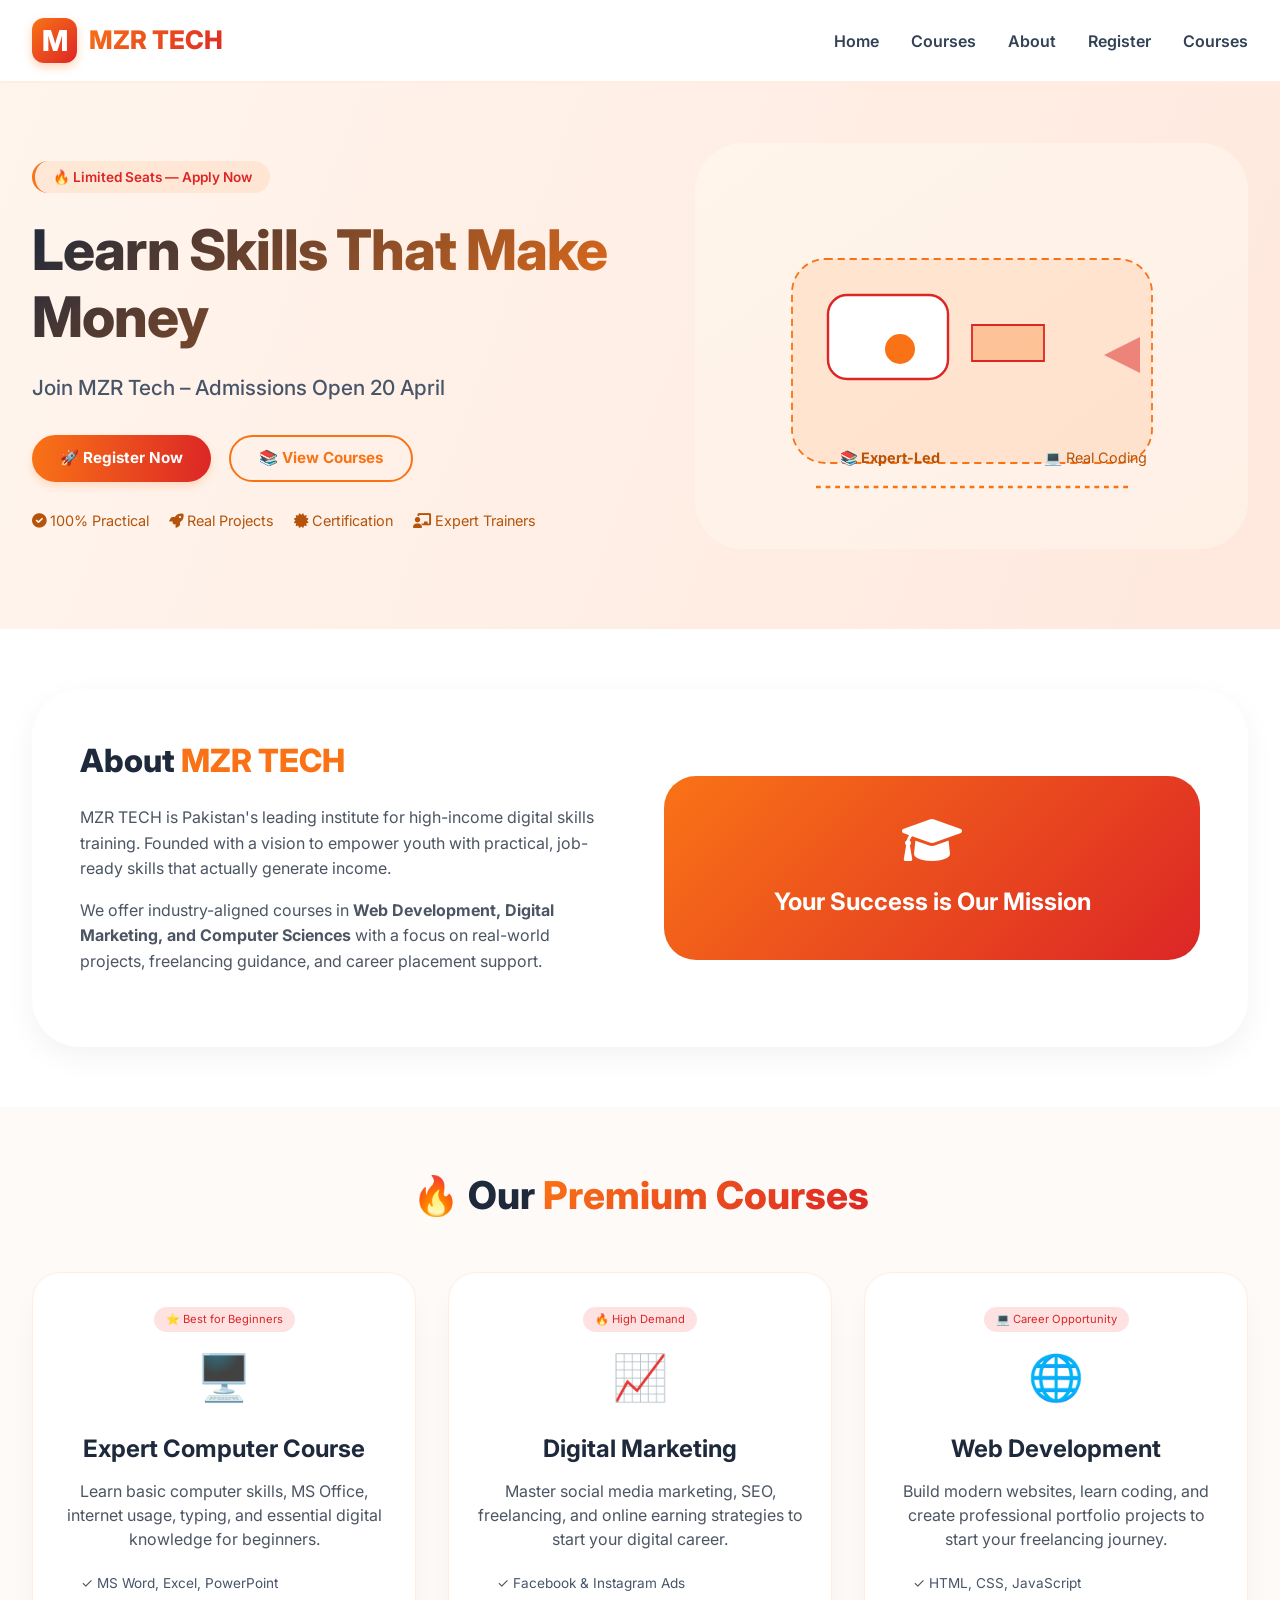
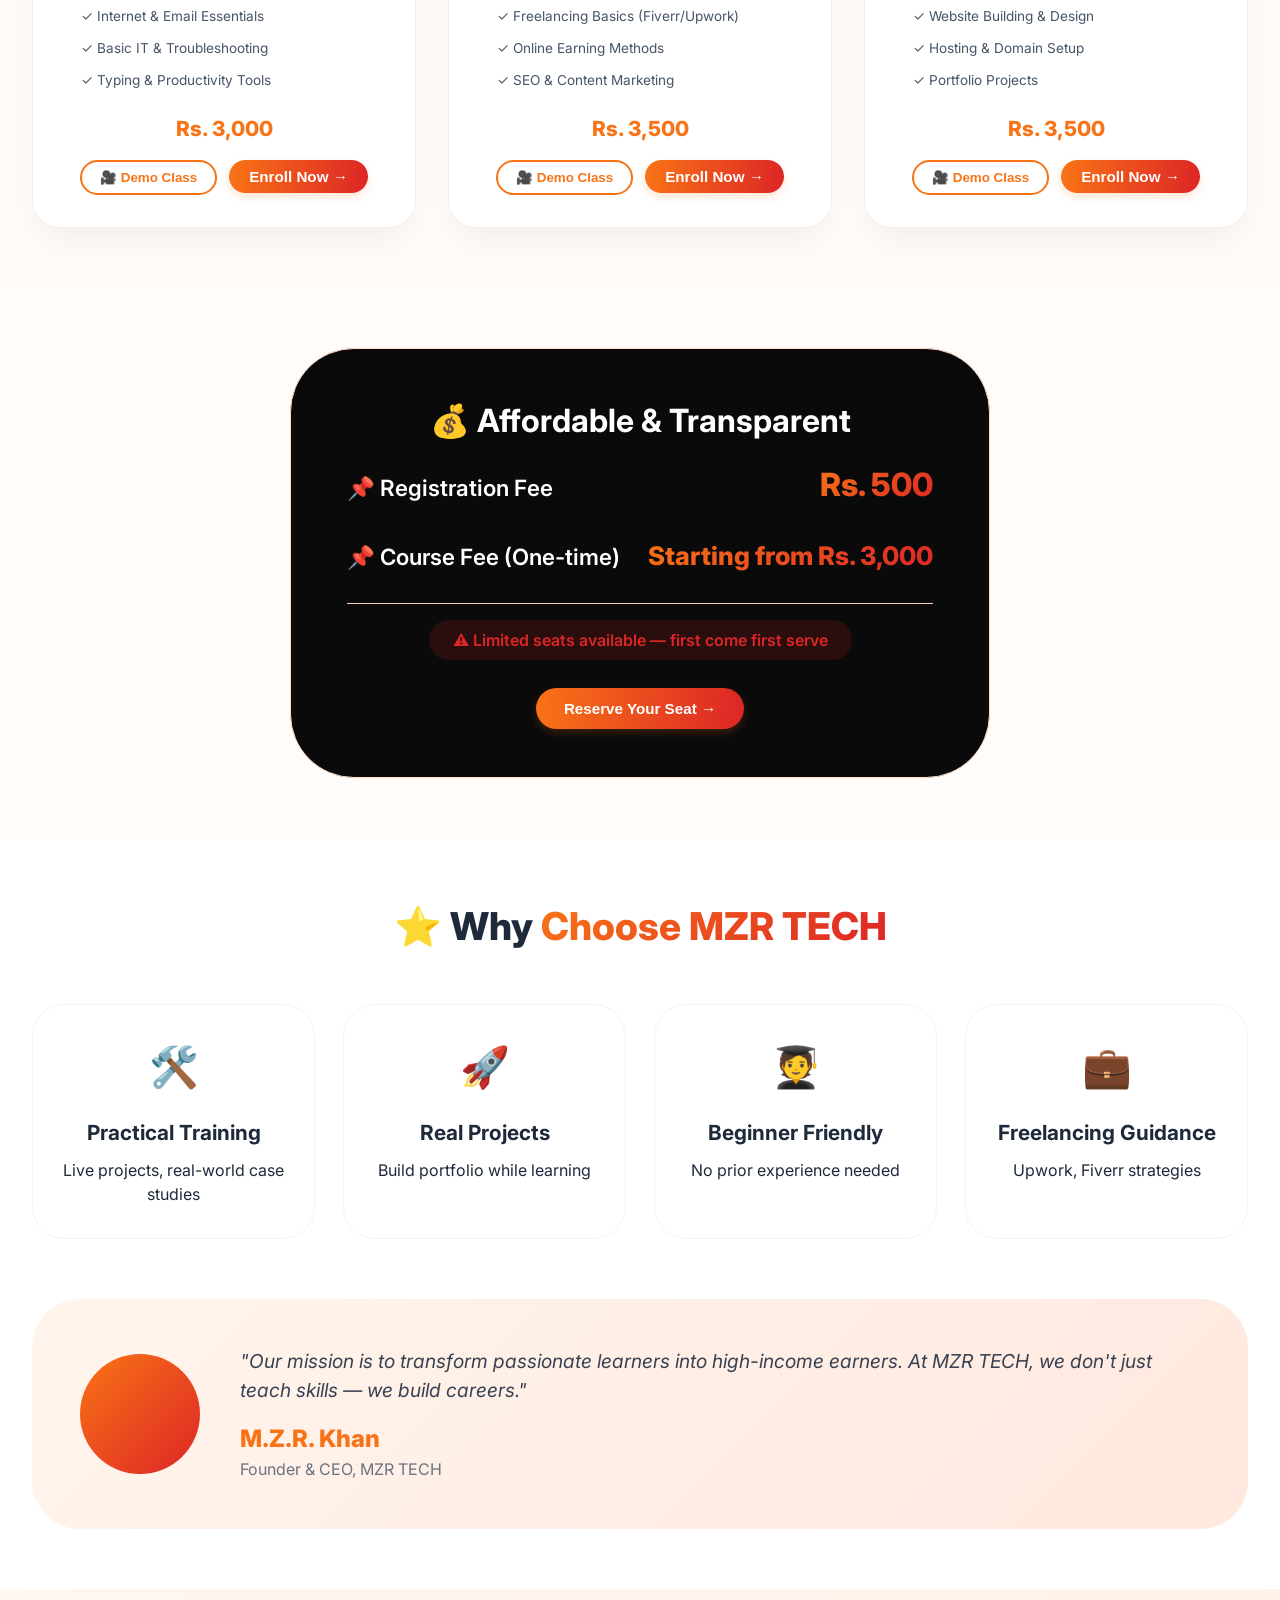
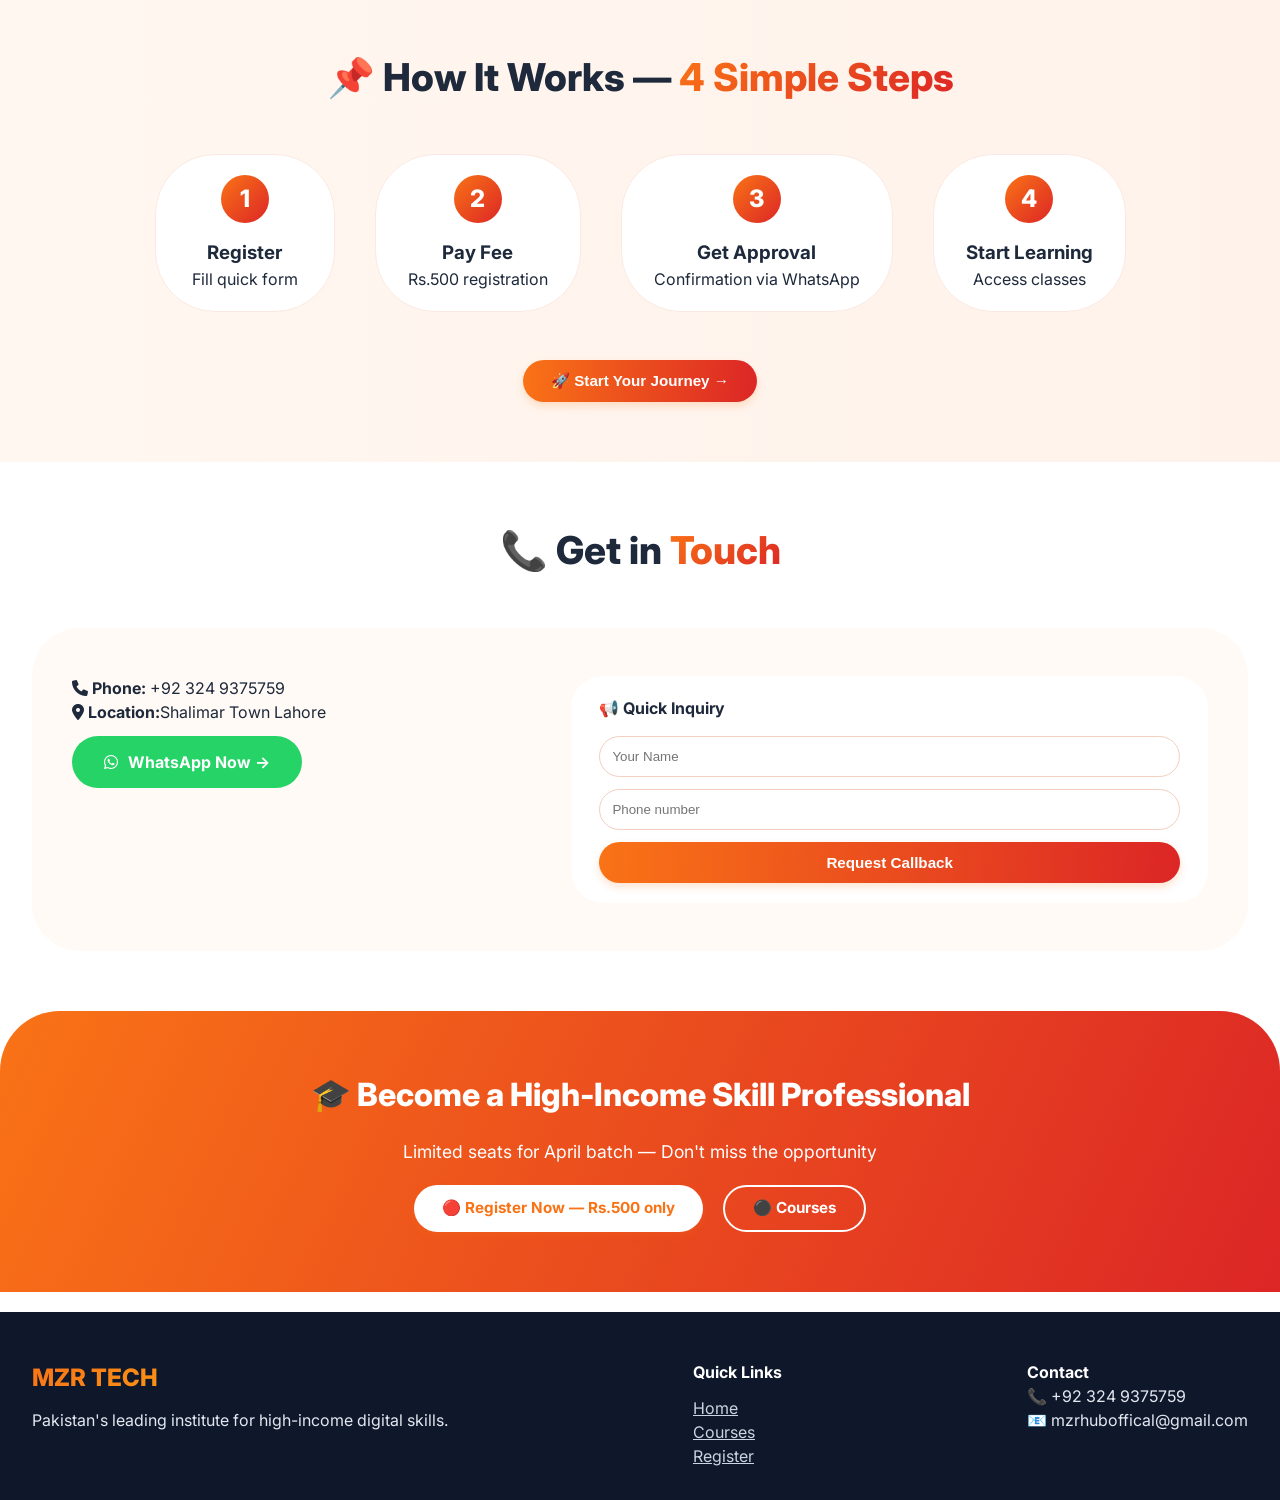
==== index.html @ 92eae822 "Add files via upload" ====
<!DOCTYPE html>
<html lang="en">
<head>
  <meta charset="UTF-8">
  <meta name="viewport" content="width=device-width, initial-scale=1.0, viewport-fit=cover">
  
  <!-- SEO Meta Tags -->
  <title>MZR Tech – Best Computer Courses in Pakistan | Digital Marketing & Web Development</title>
  <meta name="title" content="MZR Tech – Best Computer Courses in Pakistan | Digital Marketing & Web Development">
  <meta name="description" content="Join MZR Tech and learn high-income skills like Digital Marketing, Web Development, and Expert Computer Courses. Online & Physical classes available in Pakistan. Limited seats – Register now!">
  <meta name="keywords" content="computer courses in pakistan, online computer courses pakistan, digital marketing course pakistan, web development course pakistan, best IT courses in pakistan, learn freelancing pakistan, online earning courses pakistan, short courses pakistan, computer academy near me, digital skills training pakistan, web development training pakistan, online classes pakistan students, freelancing courses pakistan, high income skills pakistan, mzr tech courses">
  <meta name="author" content="MZR Tech">
  <meta name="robots" content="index, follow">
  <meta name="language" content="English">
  <meta name="revisit-after" content="7 days">
  
  <!-- Open Graph / Social Media Meta Tags -->
  <meta property="og:title" content="MZR Tech – Best Computer Courses in Pakistan">
  <meta property="og:description" content="Learn high-income skills like Digital Marketing, Web Development & Computer Courses. Online & Physical classes available.">
  <meta property="og:type" content="website">
  <meta property="og:url" content="https://mzrtech.com">
  <meta property="og:image" content="https://mzrtech.com/og-image.jpg">
  
  <!-- Canonical URL -->
  <link rel="canonical" href="https://mzrtech.com">
  
  <!-- Favicon -->
  <link rel="icon" type="image/x-icon" href="data:image/svg+xml,<svg xmlns='http://www.w3.org/2000/svg' viewBox='0 0 100 100'><text y='.9em' font-size='90'>🚀</text></svg>">
  
  <!-- Google Fonts -->
  <link href="https://fonts.googleapis.com/css2?family=Inter:opsz,wght@14..32,300;14..32,400;14..32,500;14..32,600;14..32,700;14..32,800&display=swap" rel="stylesheet">
  
  <!-- Font Awesome for Icons -->
  <link rel="stylesheet" href="https://cdnjs.cloudflare.com/ajax/libs/font-awesome/6.0.0/css/all.min.css">
  
  <style>
    * {
      margin: 0;
      padding: 0;
      box-sizing: border-box;
    }

    body {
      font-family: 'Inter', sans-serif;
      background: #ffffff;
      color: #1e293b;
      line-height: 1.5;
      scroll-behavior: smooth;
    }

    :root {
      --orange: #f97316;
      --red: #dc2626;
      --orange-light: #fff4ed;
      --shadow-sm: 0 4px 6px -2px rgba(0,0,0,0.05);
      --shadow-md: 0 10px 25px -5px rgba(0,0,0,0.08);
      --shadow-lg: 0 20px 35px -12px rgba(0,0,0,0.12);
    }

    .container {
      max-width: 1280px;
      margin: 0 auto;
      padding: 0 32px;
    }

    /* Header */
    .header {
      background: white;
      border-bottom: 2px solid #ffede3;
      position: sticky;
      top: 0;
      z-index: 100;
      backdrop-filter: blur(8px);
      background: rgba(255,255,255,0.96);
    }
    .navbar {
      display: flex;
      justify-content: space-between;
      align-items: center;
      padding: 18px 0;
      flex-wrap: wrap;
      gap: 16px;
    }
    .logo-container {
      display: flex;
      align-items: center;
      gap: 12px;
      text-decoration: none;
    }
    .logo-img {
      width: 45px;
      height: 45px;
      background: linear-gradient(135deg, #f97316, #dc2626);
      border-radius: 12px;
      display: flex;
      align-items: center;
      justify-content: center;
      font-size: 1.8rem;
      font-weight: 800;
      color: white;
      box-shadow: 0 4px 10px rgba(249,115,22,0.3);
    }
    .logo-text {
      font-size: 1.6rem;
      font-weight: 800;
      background: linear-gradient(135deg, #f97316, #dc2626);
      background-clip: text;
      -webkit-background-clip: text;
      color: transparent;
    }
    .nav-links {
      display: flex;
      gap: 32px;
      align-items: center;
      flex-wrap: wrap;
    }
    .nav-links a {
      text-decoration: none;
      font-weight: 600;
      color: #334155;
      transition: 0.2s;
    }
    .nav-links a:hover {
      color: #f97316;
    }

    /* Hero Section */
    .hero {
      display: flex;
      align-items: center;
      justify-content: space-between;
      gap: 48px;
      padding: 60px 0 80px 0;
      flex-wrap: wrap;
    }
    .hero-content {
      flex: 1.2;
    }
    .hero-badge {
      background: rgba(249, 115, 22, 0.1);
      display: inline-block;
      padding: 6px 18px;
      border-radius: 50px;
      font-weight: 600;
      font-size: 0.85rem;
      color: #dc2626;
      margin-bottom: 24px;
      border-left: 3px solid #f97316;
    }
    .hero h1 {
      font-size: 3.5rem;
      font-weight: 800;
      line-height: 1.2;
      letter-spacing: -0.02em;
      background: linear-gradient(135deg, #1e293b, #f97316);
      background-clip: text;
      -webkit-background-clip: text;
      color: transparent;
      margin-bottom: 20px;
    }
    .hero-sub {
      font-size: 1.3rem;
      color: #475569;
      margin-bottom: 32px;
      font-weight: 500;
    }
    .hero-buttons {
      display: flex;
      gap: 18px;
      flex-wrap: wrap;
    }
    .hero-image {
      flex: 1;
      background: linear-gradient(145deg, #fff5eb, #fff0e6);
      border-radius: 48px;
      padding: 20px;
      text-align: center;
    }
    .hero-image svg {
      width: 100%;
      max-width: 480px;
      height: auto;
    }

    /* Buttons */
    .btn-primary {
      background: linear-gradient(95deg, #f97316, #dc2626);
      border: none;
      padding: 12px 28px;
      border-radius: 40px;
      font-weight: 700;
      font-size: 0.95rem;
      color: white;
      cursor: pointer;
      transition: transform 0.2s ease, box-shadow 0.2s;
      box-shadow: 0 4px 8px rgba(249, 115, 22, 0.2);
      display: inline-block;
      text-align: center;
      text-decoration: none;
    }
    .btn-primary:hover {
      transform: translateY(-2px);
      box-shadow: 0 12px 20px -8px rgba(220, 38, 38, 0.4);
    }
    .btn-outline {
      background: transparent;
      border: 2px solid #f97316;
      padding: 10px 28px;
      border-radius: 40px;
      font-weight: 700;
      font-size: 0.95rem;
      color: #f97316;
      cursor: pointer;
      transition: all 0.2s;
      text-decoration: none;
      display: inline-block;
    }
    .btn-outline:hover {
      background: #f97316;
      color: white;
      border-color: #f97316;
    }

    /* Section Titles */
    .section-title {
      font-size: 2.4rem;
      font-weight: 800;
      margin-bottom: 48px;
      text-align: center;
    }
    .section-title span {
      background: linear-gradient(135deg, #f97316, #dc2626);
      background-clip: text;
      -webkit-background-clip: text;
      color: transparent;
    }

    /* Course Cards */
    .cards-grid {
      display: flex;
      gap: 32px;
      justify-content: center;
      flex-wrap: wrap;
    }
    .course-card {
      background: white;
      border-radius: 28px;
      padding: 32px 28px;
      flex: 1;
      min-width: 280px;
      box-shadow: 0 15px 35px -12px rgba(0, 0, 0, 0.07);
      transition: all 0.3s;
      border: 1px solid #ffede3;
      text-align: center;
      scroll-margin-top: 100px;
    }
    .course-card:hover {
      transform: translateY(-8px);
      border-color: #f97316;
      box-shadow: 0 25px 35px -16px rgba(249, 115, 22, 0.2);
    }
    .course-icon {
      font-size: 2.8rem;
      margin-bottom: 20px;
    }
    .course-card h3 {
      font-size: 1.5rem;
      font-weight: 700;
      margin-bottom: 12px;
    }
    .course-card p {
      color: #4b5563;
      margin-bottom: 16px;
    }
    .price-tag {
      font-size: 1.3rem;
      font-weight: 800;
      margin: 12px 0;
    }

    /* Curriculum Lists */
    .curriculum-list {
      text-align: left;
      margin: 16px 0;
      padding-left: 20px;
    }
    .curriculum-list li {
      padding: 6px 0;
      color: #475569;
      font-size: 0.85rem;
      list-style: none;
    }
    .course-badge {
      display: inline-block;
      background: #fee2e2;
      color: #dc2626;
      font-size: 0.7rem;
      padding: 4px 12px;
      border-radius: 60px;
      margin-bottom: 12px;
    }
    .demo-btn {
      background: transparent;
      border: 2px solid #f97316;
      color: #f97316;
      padding: 8px 18px;
      border-radius: 30px;
      font-weight: 600;
      cursor: pointer;
      transition: 0.2s;
      margin-right: 8px;
    }
    .demo-btn:hover {
      background: #f97316;
      color: white;
    }

    /* Fee Section */
    .fee-card {
      max-width: 700px;
      margin: 0 auto;
      background: #0A0A0A;
      border-radius: 64px;
      padding: 48px 56px;
      text-align: center;
      border: 1px solid #ffd9c4;
    }
    .fee-row {
      display: flex;
      justify-content: space-between;
      align-items: baseline;
      flex-wrap: wrap;
      gap: 20px;
      margin-bottom: 28px;
      font-size: 1.4rem;
      font-weight: 600;
      color: white;
    }
    .fee-amount {
      font-size: 2rem;
      font-weight: 800;
      background: linear-gradient(135deg, #F97316, #DC2626);
      background-clip: text;
      -webkit-background-clip: text;
      color: transparent;
    }
    .limited {
      background: rgba(220,38,38,0.15);
      display: inline-block;
      padding: 8px 24px;
      border-radius: 40px;
      font-weight: 600;
      color: #dc2626;
      animation: softBlink 1.2s infinite;
    }
    @keyframes softBlink {
      0%, 100% { opacity: 1; }
      50% { opacity: 0.7; }
    }

    /* Features Grid */
    .features-grid {
      display: flex;
      gap: 28px;
      flex-wrap: wrap;
      justify-content: center;
    }
    .feature-item {
      flex: 1;
      min-width: 200px;
      background: #fff;
      border-radius: 32px;
      padding: 32px 20px;
      text-align: center;
      border: 1px solid #fff0e8;
      transition: 0.2s;
    }
    .feature-item:hover {
      border-color: #f97316;
      transform: translateY(-5px);
    }
    .feature-icon {
      font-size: 2.5rem;
      margin-bottom: 20px;
    }
    .feature-item h4 {
      font-size: 1.3rem;
      font-weight: 700;
      margin-bottom: 10px;
    }

    /* Steps */
    .steps {
      display: flex;
      flex-wrap: wrap;
      justify-content: center;
      gap: 40px;
      margin-top: 20px;
    }
    .step {
      background: white;
      border-radius: 60px;
      padding: 20px 32px;
      min-width: 180px;
      text-align: center;
      border: 1px solid #fbe9e1;
    }
    .step-num {
      background: linear-gradient(135deg, #f97316, #dc2626);
      width: 48px;
      height: 48px;
      display: inline-flex;
      align-items: center;
      justify-content: center;
      border-radius: 60px;
      color: white;
      font-weight: 800;
      font-size: 1.5rem;
      margin-bottom: 16px;
    }

    /* Contact */
    .contact-wrapper {
      display: flex;
      justify-content: space-between;
      flex-wrap: wrap;
      gap: 40px;
      background: #fffaf5;
      border-radius: 48px;
      padding: 48px 40px;
    }
    .whatsapp-btn {
      background: #25D366;
      display: inline-flex;
      align-items: center;
      gap: 10px;
      color: white;
      padding: 14px 32px;
      border-radius: 60px;
      font-weight: bold;
      text-decoration: none;
      margin-top: 12px;
    }

    /* Footer */
    footer {
      background: #0f172a;
      color: #e2e8f0;
      padding: 48px 0 32px;
      margin-top: 20px;
    }
    .footer-content {
      display: flex;
      justify-content: space-between;
      flex-wrap: wrap;
      gap: 40px;
    }
    .footer-logo {
      font-size: 1.5rem;
      font-weight: 800;
      background: linear-gradient(135deg, #f97316, #facc15);
      background-clip: text;
      -webkit-background-clip: text;
      color: transparent;
    }
    hr {
      margin: 32px 0 24px;
      border-color: #334155;
    }
    .copyright {
      text-align: center;
      font-size: 0.85rem;
      opacity: 0.7;
    }

    @media (max-width: 768px) {
      .container { padding: 0 20px; }
      .hero h1 { font-size: 2rem; }
      .navbar { flex-direction: column; }
      .fee-card { padding: 32px 24px; }
      .contact-wrapper { padding: 32px 24px; }
      .hero { flex-direction: column; text-align: center; }
      .hero-buttons { justify-content: center; }
    }
  </style>
</head>
<body>

<!-- Header -->
<header class="header">
  <div class="container">
    <div class="navbar">
      <a href="index.html" class="logo-container" style="text-decoration: none;">
        <div class="logo-img">M</div>
        <div class="logo-text">MZR TECH</div>
      </a>
      <div class="nav-links">
        <a href="index.html">Home</a>
        <a href="#courses">Courses</a>
        <a href="#about">About</a>
        <a href="registration.html">Register</a>
        <a href="course.html">Courses</a>
      </div>
    </div>
  </div>
</header>

<main>
  <!-- Hero Section -->
  <section style="background: linear-gradient(110deg, #fff5ed 0%, #ffe8de 100%);">
    <div class="container">
      <div class="hero">
        <div class="hero-content">
          <div class="hero-badge">🔥 Limited Seats — Apply Now</div>
          <h1>Learn Skills That Make Money</h1>
          <div class="hero-sub">Join MZR Tech – Admissions Open 20 April</div>
          <div class="hero-buttons">
            <a href="registration.html" class="btn-primary">🚀 Register Now</a>
            <a href="course.html" class="btn-outline">📚 View Courses</a>
          </div>
          <div style="margin-top: 28px; display: flex; gap: 20px; font-size: 0.9rem; color: #b45309; flex-wrap: wrap;">
            <span><i class="fas fa-check-circle"></i> 100% Practical</span>
            <span><i class="fas fa-rocket"></i> Real Projects</span>
            <span><i class="fas fa-certificate"></i> Certification</span>
            <span><i class="fas fa-chalkboard-user"></i> Expert Trainers</span>
          </div>
        </div>
        <div class="hero-image">
          <svg viewBox="0 0 400 300" fill="none" xmlns="http://www.w3.org/2000/svg">
            <rect x="50" y="80" width="300" height="170" rx="28" fill="#F97316" fill-opacity="0.12" stroke="#F97316" stroke-width="1.5" stroke-dasharray="6 4"/>
            <rect x="80" y="110" width="100" height="70" rx="16" fill="white" stroke="#DC2626" stroke-width="2"/>
            <path d="M200 135 L260 135 L260 165 L200 165 Z" fill="#F97316" fill-opacity="0.3" stroke="#DC2626" stroke-width="1.5"/>
            <circle cx="140" cy="155" r="14" fill="#F97316" stroke="white" stroke-width="3"/>
            <path d="M310 160 L340 145 L340 175 Z" fill="#DC2626" fill-opacity="0.5"/>
            <text x="90" y="250" font-size="12" fill="#B45309" font-weight="bold">📚 Expert-Led</text>
            <text x="260" y="250" font-size="12" fill="#B45309">💻 Real Coding</text>
            <path d="M70 270 L330 270" stroke="#F97316" stroke-width="2" stroke-dasharray="4"/>
          </svg>
        </div>
      </div>
    </div>
  </section>

  <!-- About Section -->
  <section id="about" style="padding: 60px 0;">
    <div class="container">
      <div style="background: white; border-radius: 48px; padding: 48px; box-shadow: 0 10px 30px rgba(0,0,0,0.05);">
        <div style="display: grid; grid-template-columns: 1fr 1fr; gap: 48px; align-items: center;">
          <div>
            <h2 style="font-size: 2rem; font-weight: 800; margin-bottom: 20px;">About <span style="color:#f97316;">MZR TECH</span></h2>
            <p style="color: #4b5563; line-height: 1.6; margin-bottom: 16px;">MZR TECH is Pakistan's leading institute for high-income digital skills training. Founded with a vision to empower youth with practical, job-ready skills that actually generate income.</p>
            <p style="color: #4b5563; line-height: 1.6;">We offer industry-aligned courses in <strong>Web Development, Digital Marketing, and Computer Sciences</strong> with a focus on real-world projects, freelancing guidance, and career placement support.</p>
            <div style="display: flex; gap: 24px; margin-top: 24px; flex-wrap: wrap;">
            </div>
          </div>
          <div style="background: linear-gradient(135deg, #f97316, #dc2626); border-radius: 32px; padding: 40px; text-align: center; color: white;">
            <i class="fas fa-graduation-cap" style="font-size: 3rem; margin-bottom: 20px;"></i>
            <h3 style="font-size: 1.5rem;">Your Success is Our Mission</h3>
          </div>
        </div>
      </div>
    </div>
  </section>

  <!-- Courses Section -->
  <section id="courses" style="padding: 60px 0; background: #fefaf8;">
    <div class="container">
      <div class="section-title">🔥 Our <span>Premium Courses</span></div>
      <div class="cards-grid">
        
        <!-- Course 1: Expert Computer Course -->
        <div id="course-computer" class="course-card">
          <div class="course-badge">⭐ Best for Beginners</div>
          <div class="course-icon">🖥️</div>
          <h3>Expert Computer Course</h3>
          <p>Learn basic computer skills, MS Office, internet usage, typing, and essential digital knowledge for beginners.</p>
          <ul class="curriculum-list">
            <li>✓ MS Word, Excel, PowerPoint</li>
            <li>✓ Internet & Email Essentials</li>
            <li>✓ Basic IT & Troubleshooting</li>
            <li>✓ Typing & Productivity Tools</li>
          </ul>
          <div class="price-tag" style="color:#f97316;">Rs. 3,000</div>
          <div style="margin-top: 16px;">
            <button class="demo-btn" onclick="watchDemo('computer')">🎥 Demo Class</button>
            <button class="btn-primary" style="padding: 8px 20px;" onclick="window.location.href='registration.html'">Enroll Now →</button>
          </div>
        </div>

        <!-- Course 2: Digital Marketing -->
        <div id="course-digital" class="course-card">
          <div class="course-badge">🔥 High Demand</div>
          <div class="course-icon">📈</div>
          <h3>Digital Marketing</h3>
          <p>Master social media marketing, SEO, freelancing, and online earning strategies to start your digital career.</p>
          <ul class="curriculum-list">
            <li>✓ Facebook & Instagram Ads</li>
            <li>✓ Freelancing Basics (Fiverr/Upwork)</li>
            <li>✓ Online Earning Methods</li>
            <li>✓ SEO & Content Marketing</li>
          </ul>
          <div class="price-tag" style="color:#f97316;">Rs. 3,500</div>
          <div style="margin-top: 16px;">
            <button class="demo-btn" onclick="watchDemo('digital')">🎥 Demo Class</button>
            <button class="btn-primary" style="padding: 8px 20px;" onclick="window.location.href='registration.html'">Enroll Now →</button>
          </div>
        </div>

        <!-- Course 3: Web Development -->
        <div id="course-web" class="course-card">
          <div class="course-badge">💻 Career Opportunity</div>
          <div class="course-icon">🌐</div>
          <h3>Web Development</h3>
          <p>Build modern websites, learn coding, and create professional portfolio projects to start your freelancing journey.</p>
          <ul class="curriculum-list">
            <li>✓ HTML, CSS, JavaScript</li>
            <li>✓ Website Building & Design</li>
            <li>✓ Hosting & Domain Setup</li>
            <li>✓ Portfolio Projects</li>
          </ul>
          <div class="price-tag" style="color:#f97316;">Rs. 3,500</div>
          <div style="margin-top: 16px;">
            <button class="demo-btn" onclick="watchDemo('web')">🎥 Demo Class</button>
            <button class="btn-primary" style="padding: 8px 20px;" onclick="window.location.href='registration.html'">Enroll Now →</button>
          </div>
        </div>
      </div>
    </div>
  </section>

  <!-- Fee Section -->
  <section style="background: #fffcf9; padding: 60px 0;">
    <div class="container">
      <div class="fee-card">
        <h2 style="font-size: 2rem; margin-bottom: 16px; color:white;">💰 Affordable & Transparent</h2>
        <div class="fee-row"><span>📌 Registration Fee</span><span class="fee-amount">Rs. 500</span></div>
        <div class="fee-row"><span>📌 Course Fee (One-time)</span><span class="fee-amount" style="font-size: 1.6rem;">Starting from Rs. 3,000</span></div>
        <div style="border-top: 1px solid #ffcdb3; margin: 16px 0;"></div>
        <div class="limited">⚠️ Limited seats available — first come first serve</div>
        <button class="btn-primary" style="margin-top: 28px;" onclick="window.location.href='registration.html'">Reserve Your Seat →</button>
      </div>
    </div>
  </section>

  <!-- Why Choose Us -->
  <section style="padding: 60px 0;">
    <div class="container">
      <div class="section-title">⭐ Why <span>Choose MZR TECH</span></div>
      <div class="features-grid">
        <div class="feature-item"><div class="feature-icon">🛠️</div><h4>Practical Training</h4><p>Live projects, real-world case studies</p></div>
        <div class="feature-item"><div class="feature-icon">🚀</div><h4>Real Projects</h4><p>Build portfolio while learning</p></div>
        <div class="feature-item"><div class="feature-icon">🧑‍🎓</div><h4>Beginner Friendly</h4><p>No prior experience needed</p></div>
        <div class="feature-item"><div class="feature-icon">💼</div><h4>Freelancing Guidance</h4><p>Upwork, Fiverr strategies</p></div>
      </div>
    </div>
  </section>

  <!-- CEO Section -->
  <section style="padding: 0 0 60px 0;">
    <div class="container">
      <div style="background: linear-gradient(135deg, #fff5ed, #ffe8de); border-radius: 48px; padding: 48px;">
        <div style="display: grid; grid-template-columns: auto 1fr; gap: 40px; align-items: center;">
          <div style="width: 120px; height: 120px; background: linear-gradient(135deg, #f97316, #dc2626); border-radius: 50%; display: flex; align-items: center; justify-content: center; font-size: 3.5rem;"></div>
          <div>
            <div style="font-size: 1.2rem; font-style: italic; color: #374151;">"Our mission is to transform passionate learners into high-income earners. At MZR TECH, we don't just teach skills — we build careers."</div>
            <div style="font-size: 1.5rem; font-weight: 800; color: #f97316; margin-top: 16px;">M.Z.R. Khan</div>
            <div style="color: #6b7280;">Founder & CEO, MZR TECH</div>
          </div>
        </div>
      </div>
    </div>
  </section>

  <!-- How It Works -->
  <section style="background: linear-gradient(to right, #fff7f0, #fff2ea); padding: 60px 0;">
    <div class="container">
      <div class="section-title">📌 How It Works — <span>4 Simple Steps</span></div>
      <div class="steps">
        <div class="step"><div class="step-num">1</div><h3>Register</h3><p>Fill quick form</p></div>
        <div class="step"><div class="step-num">2</div><h3>Pay Fee</h3><p>Rs.500 registration</p></div>
        <div class="step"><div class="step-num">3</div><h3>Get Approval</h3><p>Confirmation via WhatsApp</p></div>
        <div class="step"><div class="step-num">4</div><h3>Start Learning</h3><p>Access classes</p></div>
      </div>
      <div style="text-align: center; margin-top: 48px;">
        <button class="btn-primary" onclick="window.location.href='registration.html'">🚀 Start Your Journey →</button>
      </div>
    </div>
  </section>

  <!-- Contact Section -->
  <section id="contact" style="padding: 60px 0;">
    <div class="container">
      <div class="section-title">📞 Get in <span>Touch</span></div>
      <div class="contact-wrapper">
        <div class="contact-info">
          <p><i class="fas fa-phone"></i> <strong>Phone:</strong> +92 324 9375759</p>
          <p><i class="fas fa-map-marker-alt"></i> <strong>Location:</strong>Shalimar Town Lahore</p>
          <a href="https://wa.me/923249375759?text=Hello%20MZR%20TECH%2C%20I%20want%20to%20enroll" target="_blank" class="whatsapp-btn"><i class="fab fa-whatsapp"></i> WhatsApp Now →</a>
        </div>
        <div style="background: white; border-radius: 32px; padding: 20px 28px; min-width: 220px;">
          <h4 style="margin-bottom: 16px;">📢 Quick Inquiry</h4>
          <input type="text" id="inquiryName" placeholder="Your Name" style="width:100%; padding:12px; border-radius:60px; border:1px solid #f3cfbf; margin-bottom:12px;">
          <input type="tel" id="inquiryPhone" placeholder="Phone number" style="width:100%; padding:12px; border-radius:60px; border:1px solid #f3cfbf; margin-bottom:12px;">
          <button class="btn-primary" style="width:100%;" onclick="alert('Thank you! Our team will contact you soon.')">Request Callback</button>
        </div>
      </div>
    </div>
  </section>

  <!-- CTA Section -->
  <section style="background: linear-gradient(115deg, #f97316, #dc2626); color: white; padding: 60px 0; border-radius: 60px 60px 0 0;">
    <div class="container" style="text-align: center;">
      <h2 style="font-size: 2rem; font-weight: 800;">🎓 Become a High-Income Skill Professional</h2>
      <p style="font-size: 1.1rem; margin: 20px 0;">Limited seats for April batch — Don't miss the opportunity</p>
      <div style="display: flex; gap: 20px; justify-content: center; flex-wrap: wrap;">
        <a href="registration.html" class="btn-primary" style="background: white; color:#f97316;">🔴 Register Now — Rs.500 only</a>
        <a href="course.html" class="btn-outline" style="background: transparent; border-color: white; color: white;">⚫ Courses</a>
      </div>
    </div>
  </section>
</main>

<!-- Footer -->
<footer>
  <div class="container">
    <div class="footer-content">
      <div><div class="footer-logo">MZR TECH</div><p style="margin-top: 12px;">Pakistan's leading institute for high-income digital skills.</p></div>
      <div><h4 style="color:white;">Quick Links</h4><ul style="list-style: none; margin-top: 12px;"><li><a href="index.html" style="color:#cbd5e1;">Home</a></li><li><a href="#courses" style="color:#cbd5e1;">Courses</a></li><li><a href="registration.html" style="color:#cbd5e1;">Register</a></li></ul></div>
      <div><h4 style="color:white;">Contact</h4><p>📞 +92 324 9375759</p><p>📧 mzrhuboffical@gmail.com</p></div>
    </div
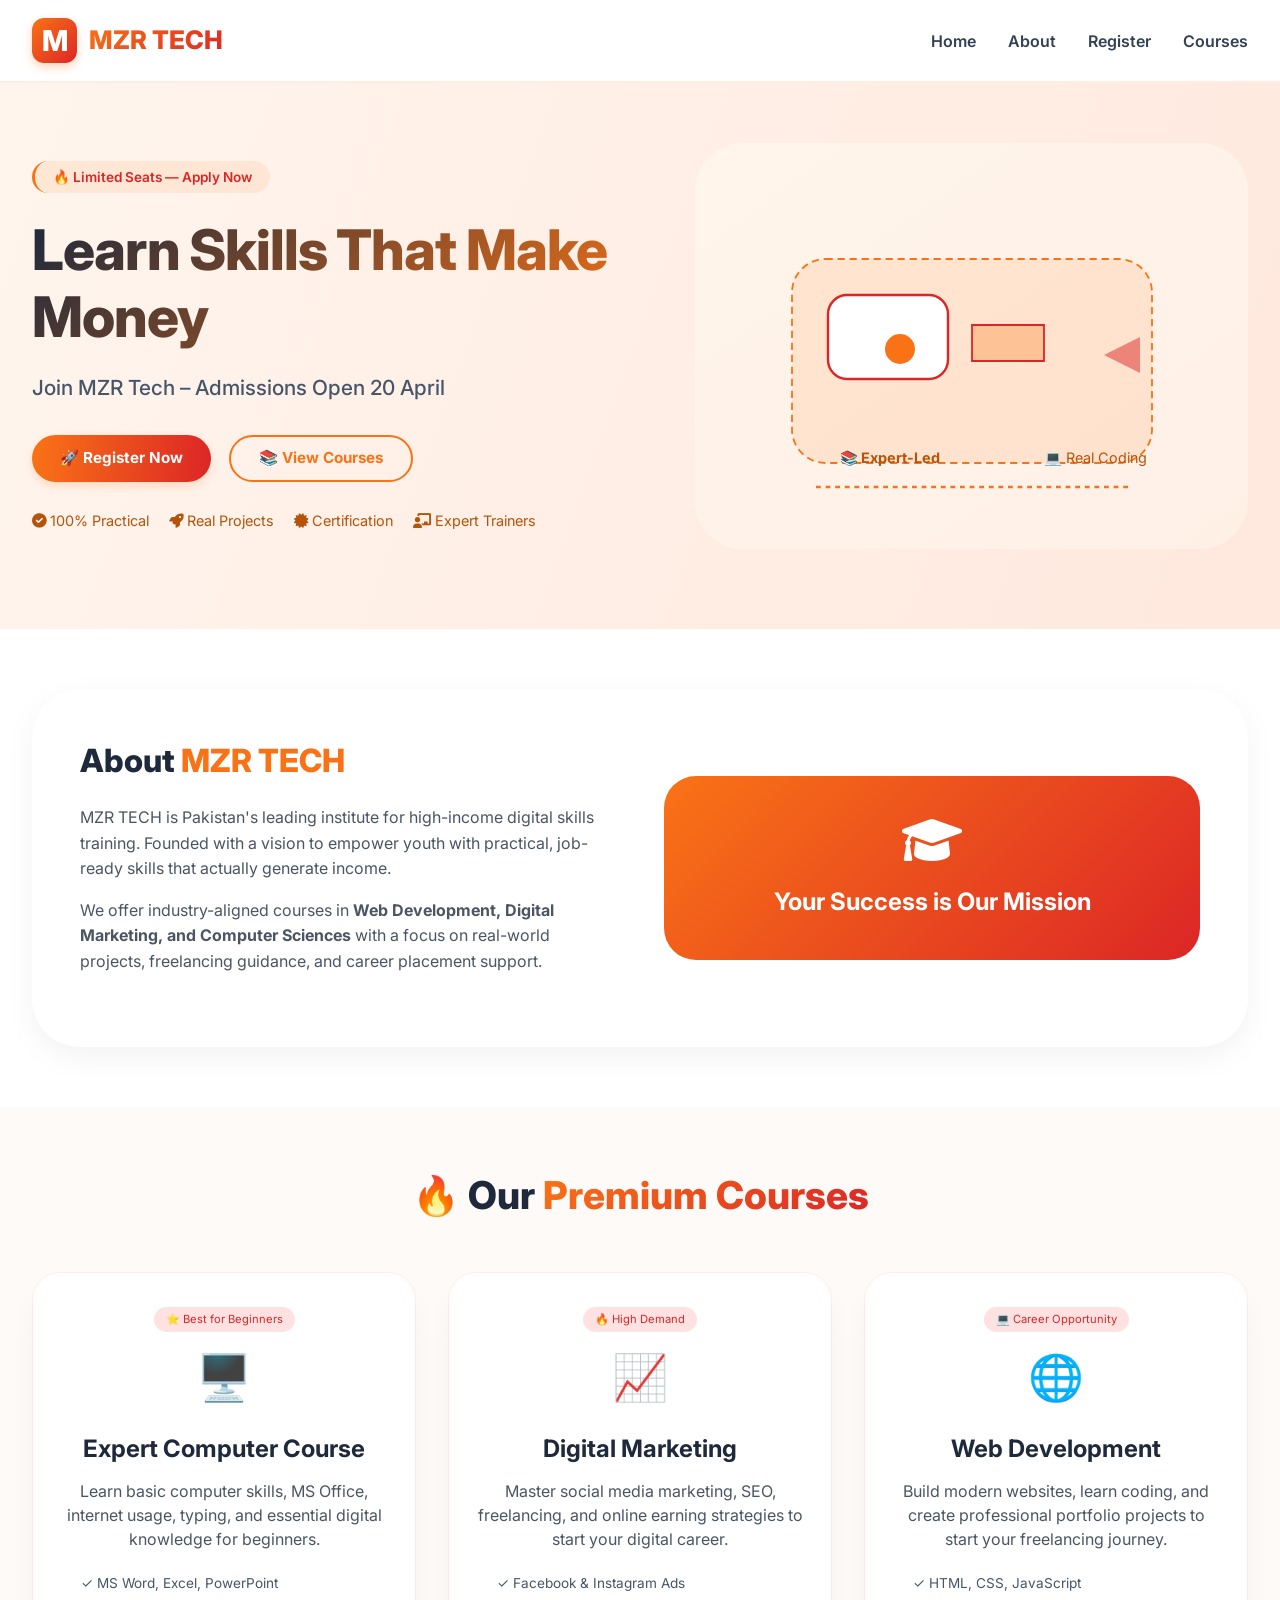
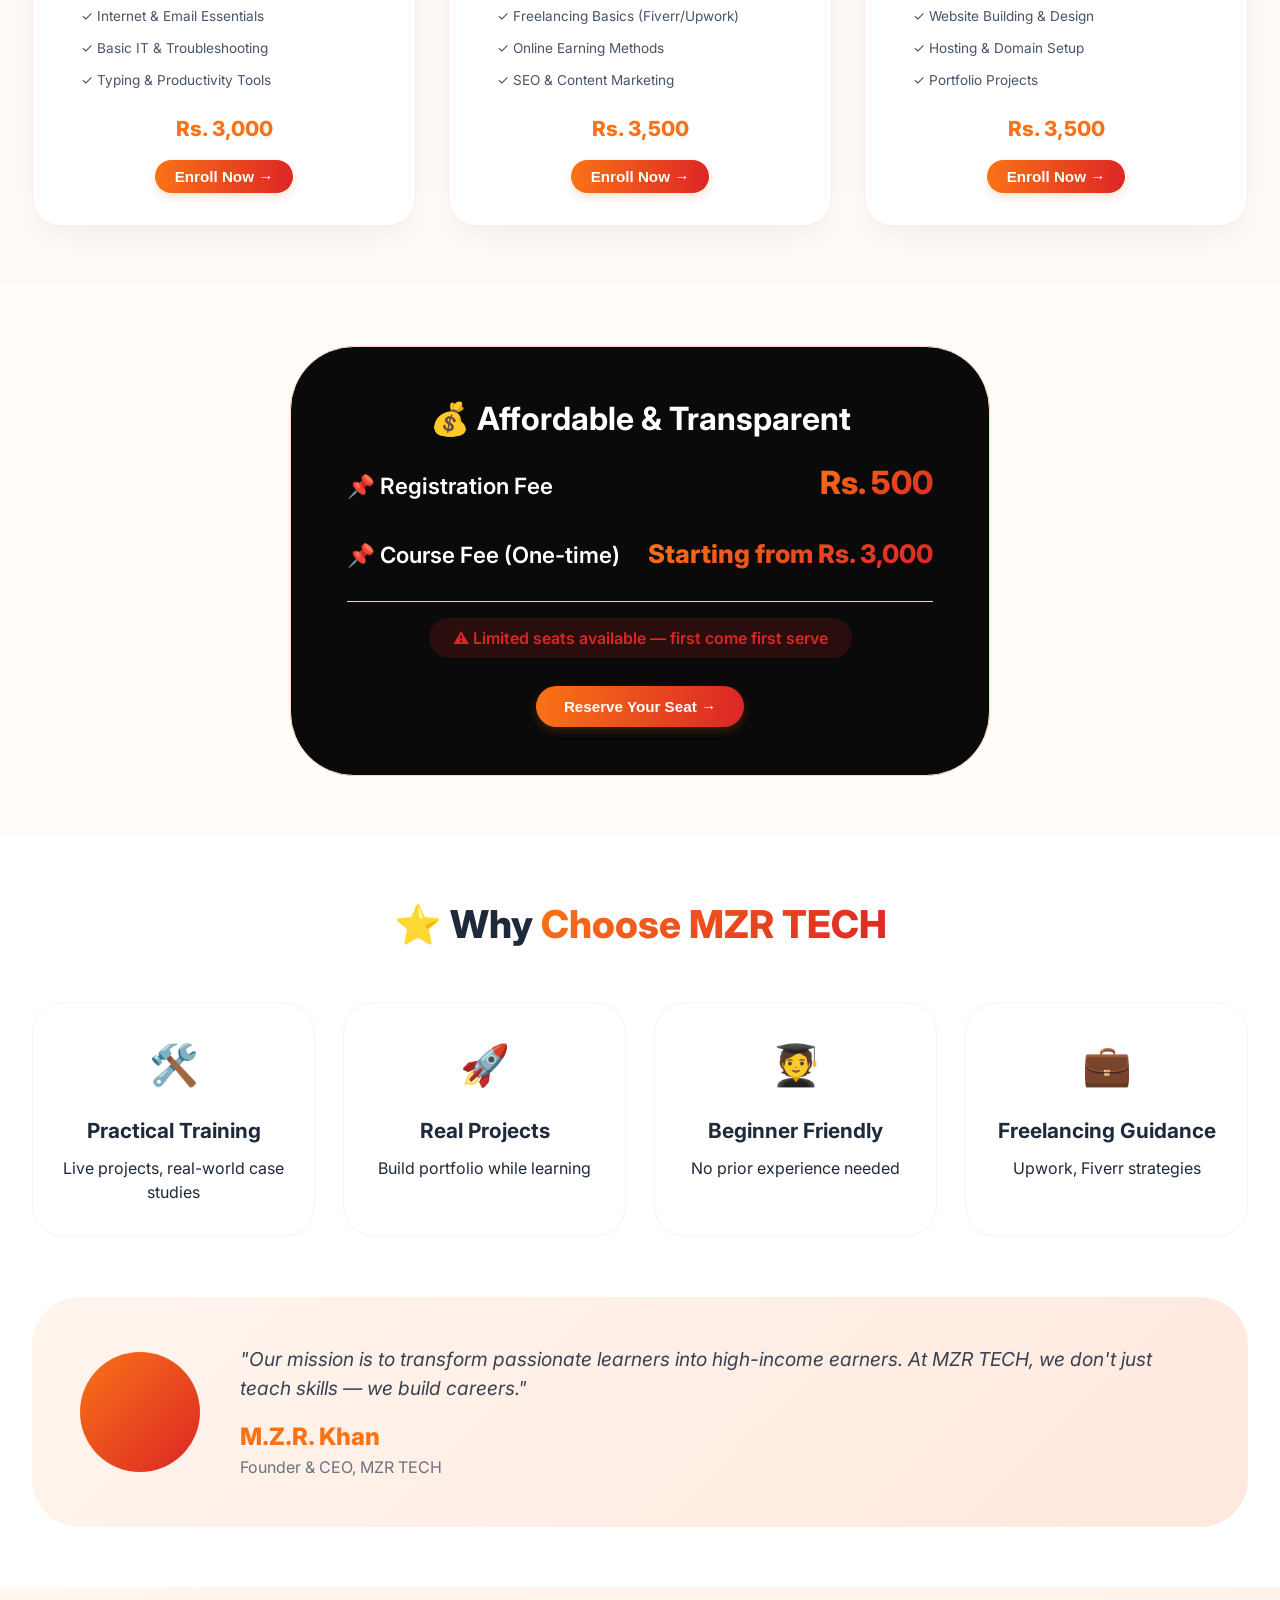
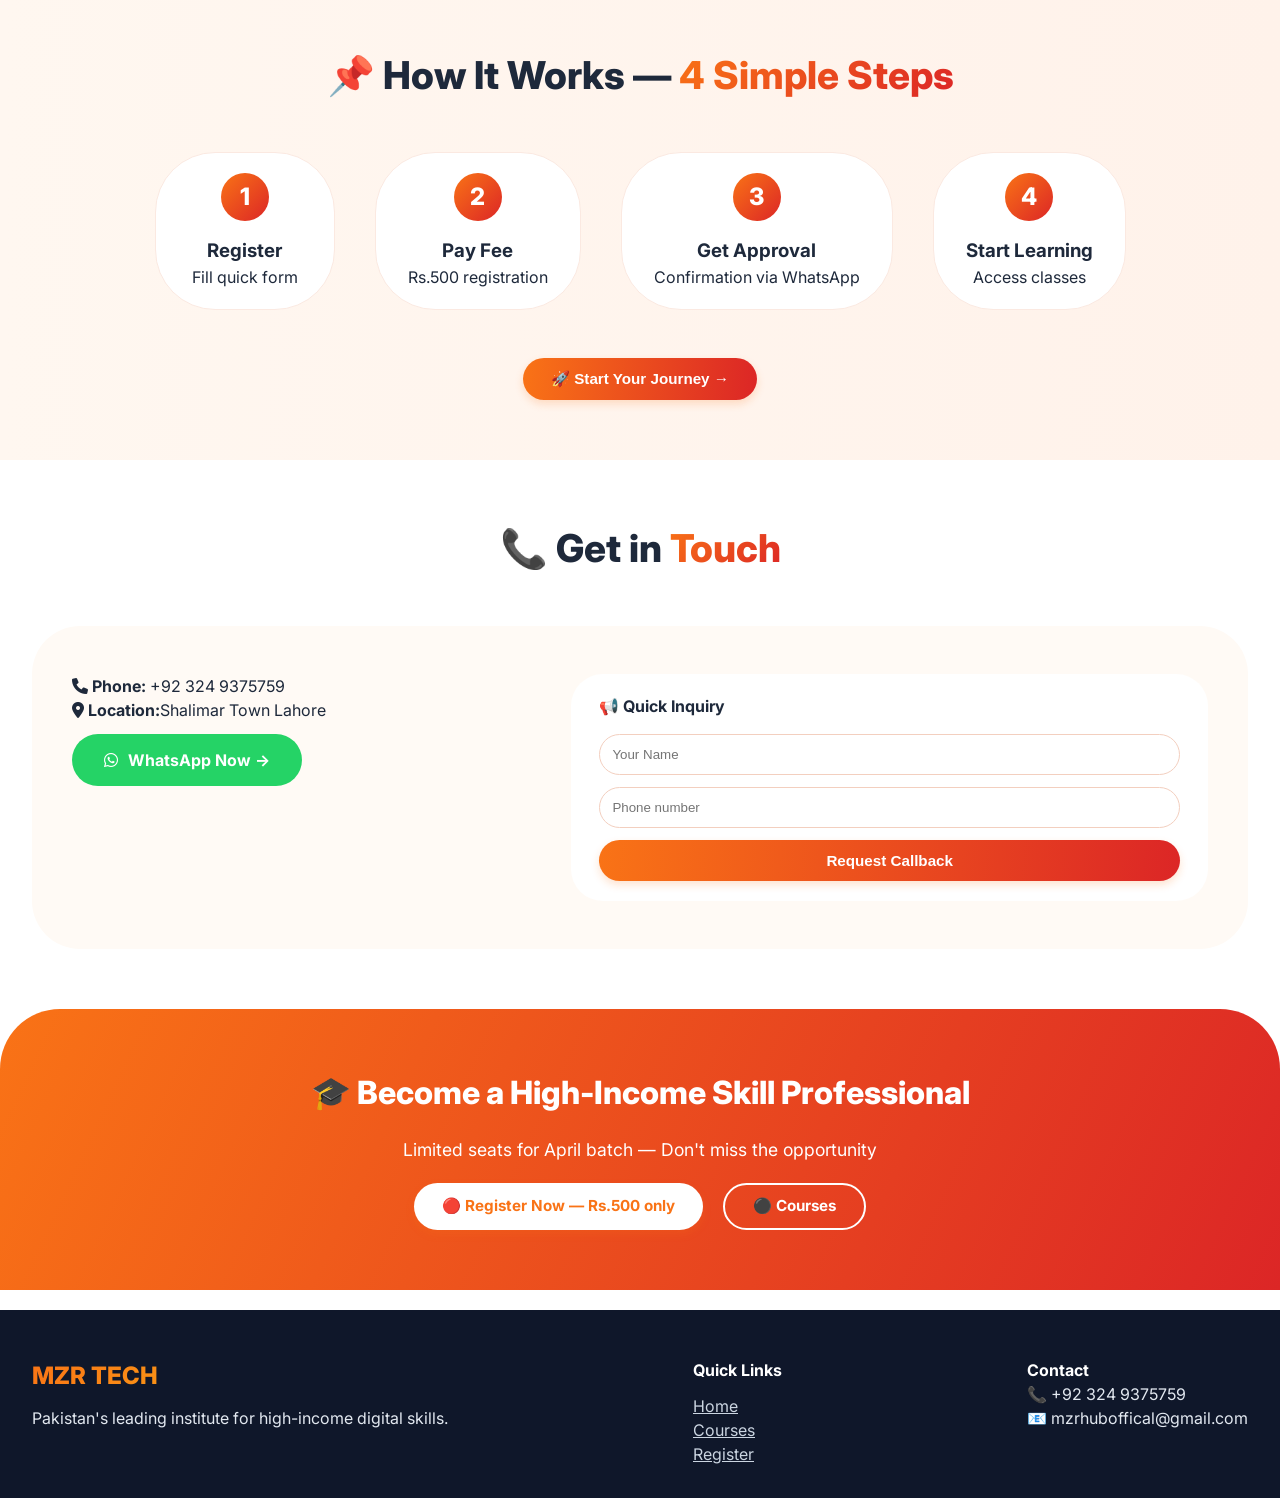
==== commit ce2ca52d: "Update index.html" ====
--- a/index.html
+++ b/index.html
@@ -483,6 +483,7 @@
       .hero-buttons { justify-content: center; }
     }
   </style>
+  <meta name="google-site-verification" content="72HdggYRkMUoC3-7bm-GwFZy70KcZfvAJPe95s3AySI" />
 </head>
 <body>
 
@@ -496,7 +497,6 @@
       </a>
       <div class="nav-links">
         <a href="index.html">Home</a>
-        <a href="#courses">Courses</a>
         <a href="#about">About</a>
         <a href="registration.html">Register</a>
         <a href="course.html">Courses</a>
@@ -582,7 +582,6 @@
           </ul>
           <div class="price-tag" style="color:#f97316;">Rs. 3,000</div>
           <div style="margin-top: 16px;">
-            <button class="demo-btn" onclick="watchDemo('computer')">🎥 Demo Class</button>
             <button class="btn-primary" style="padding: 8px 20px;" onclick="window.location.href='registration.html'">Enroll Now →</button>
           </div>
         </div>
@@ -601,7 +600,6 @@
           </ul>
           <div class="price-tag" style="color:#f97316;">Rs. 3,500</div>
           <div style="margin-top: 16px;">
-            <button class="demo-btn" onclick="watchDemo('digital')">🎥 Demo Class</button>
             <button class="btn-primary" style="padding: 8px 20px;" onclick="window.location.href='registration.html'">Enroll Now →</button>
           </div>
         </div>
@@ -620,7 +618,6 @@
           </ul>
           <div class="price-tag" style="color:#f97316;">Rs. 3,500</div>
           <div style="margin-top: 16px;">
-            <button class="demo-btn" onclick="watchDemo('web')">🎥 Demo Class</button>
             <button class="btn-primary" style="padding: 8px 20px;" onclick="window.location.href='registration.html'">Enroll Now →</button>
           </div>
         </div>
@@ -727,4 +724,4 @@
       <div><div class="footer-logo">MZR TECH</div><p style="margin-top: 12px;">Pakistan's leading institute for high-income digital skills.</p></div>
       <div><h4 style="color:white;">Quick Links</h4><ul style="list-style: none; margin-top: 12px;"><li><a href="index.html" style="color:#cbd5e1;">Home</a></li><li><a href="#courses" style="color:#cbd5e1;">Courses</a></li><li><a href="registration.html" style="color:#cbd5e1;">Register</a></li></ul></div>
       <div><h4 style="color:white;">Contact</h4><p>📞 +92 324 9375759</p><p>📧 mzrhuboffical@gmail.com</p></div>
-    </div+    </div
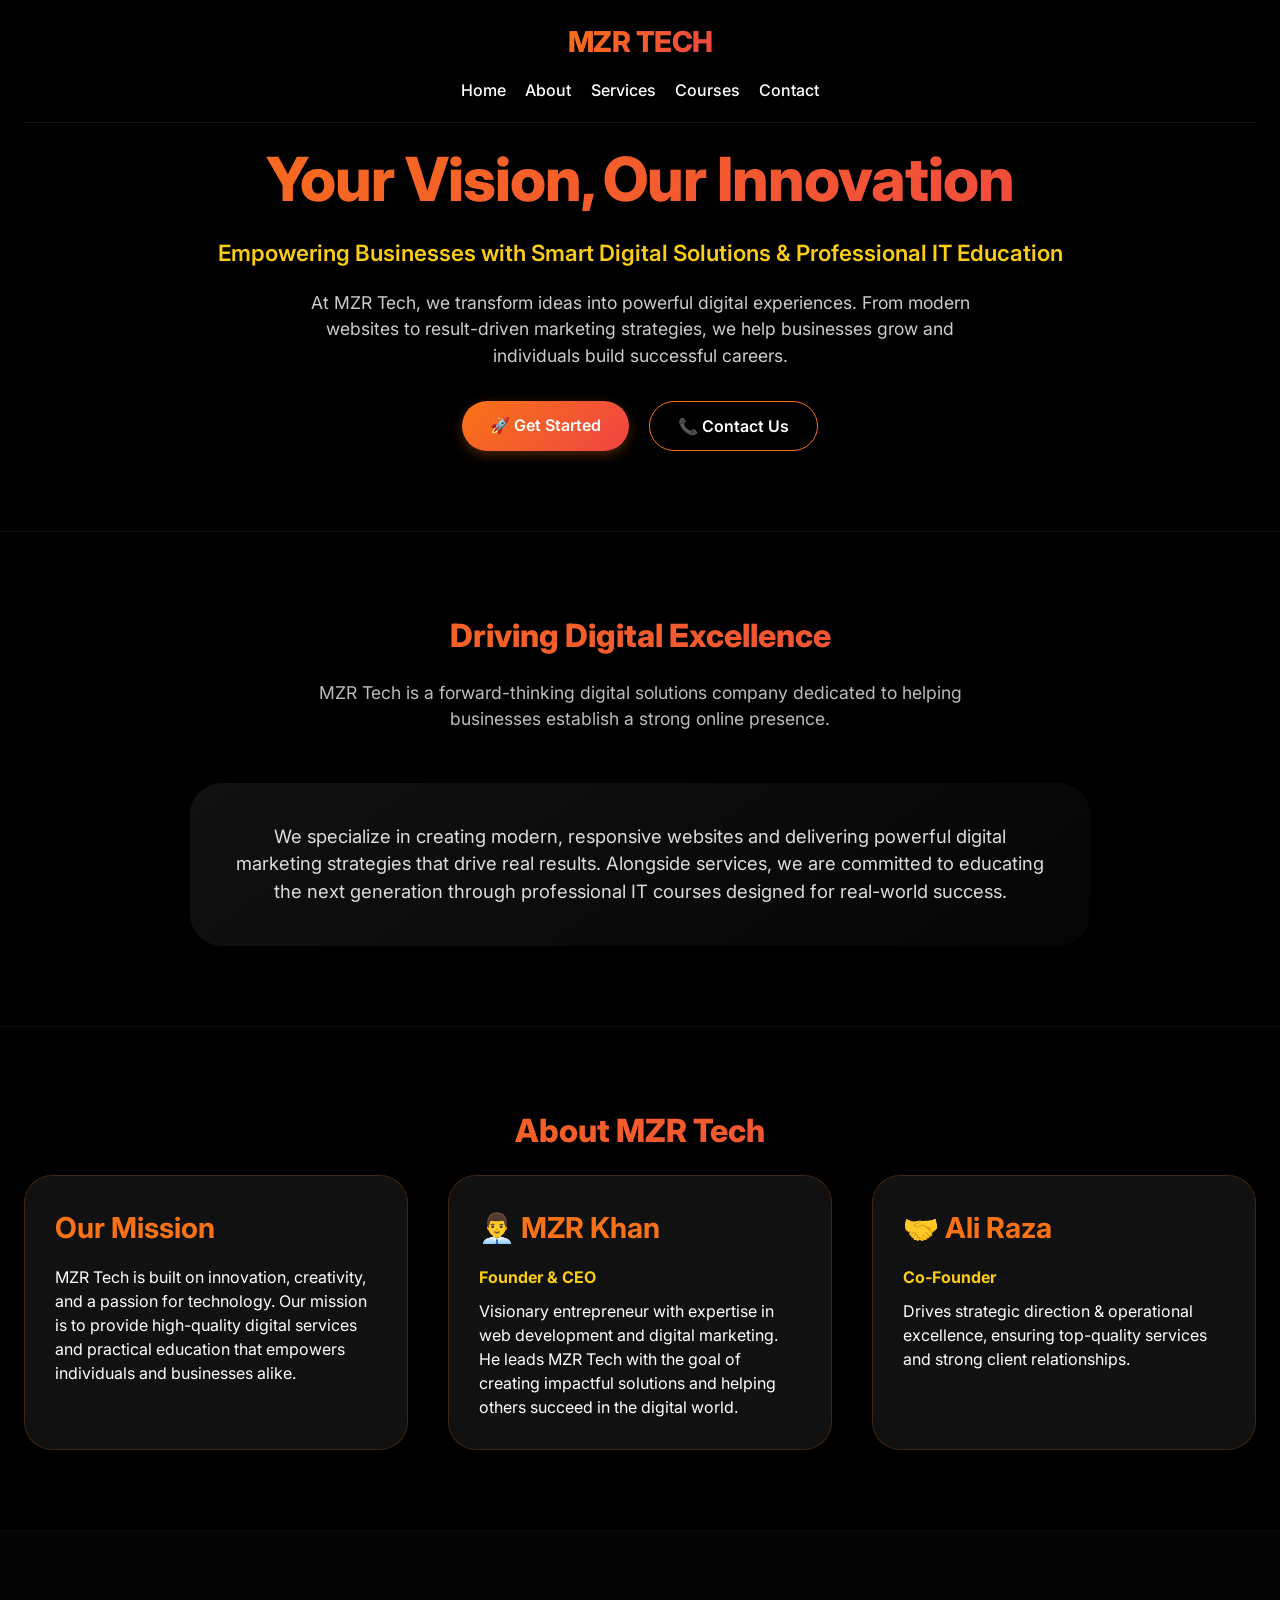
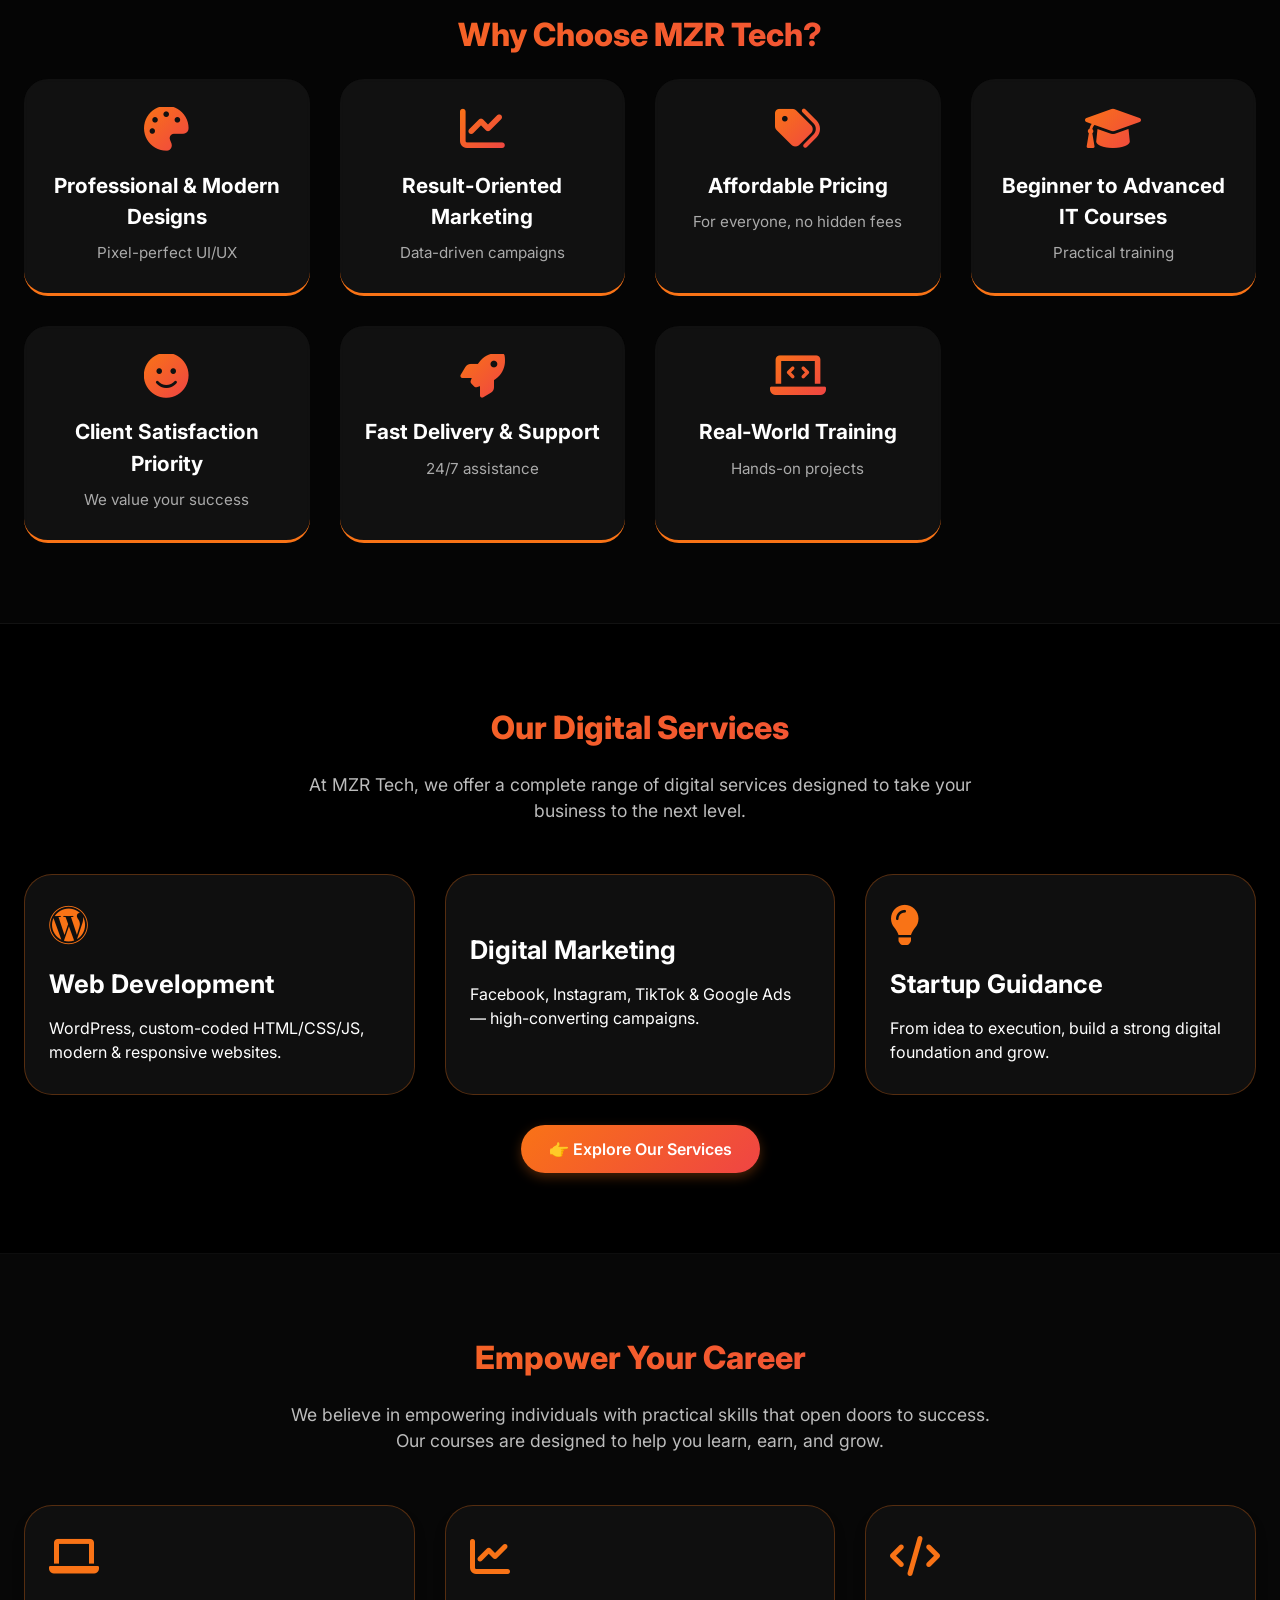
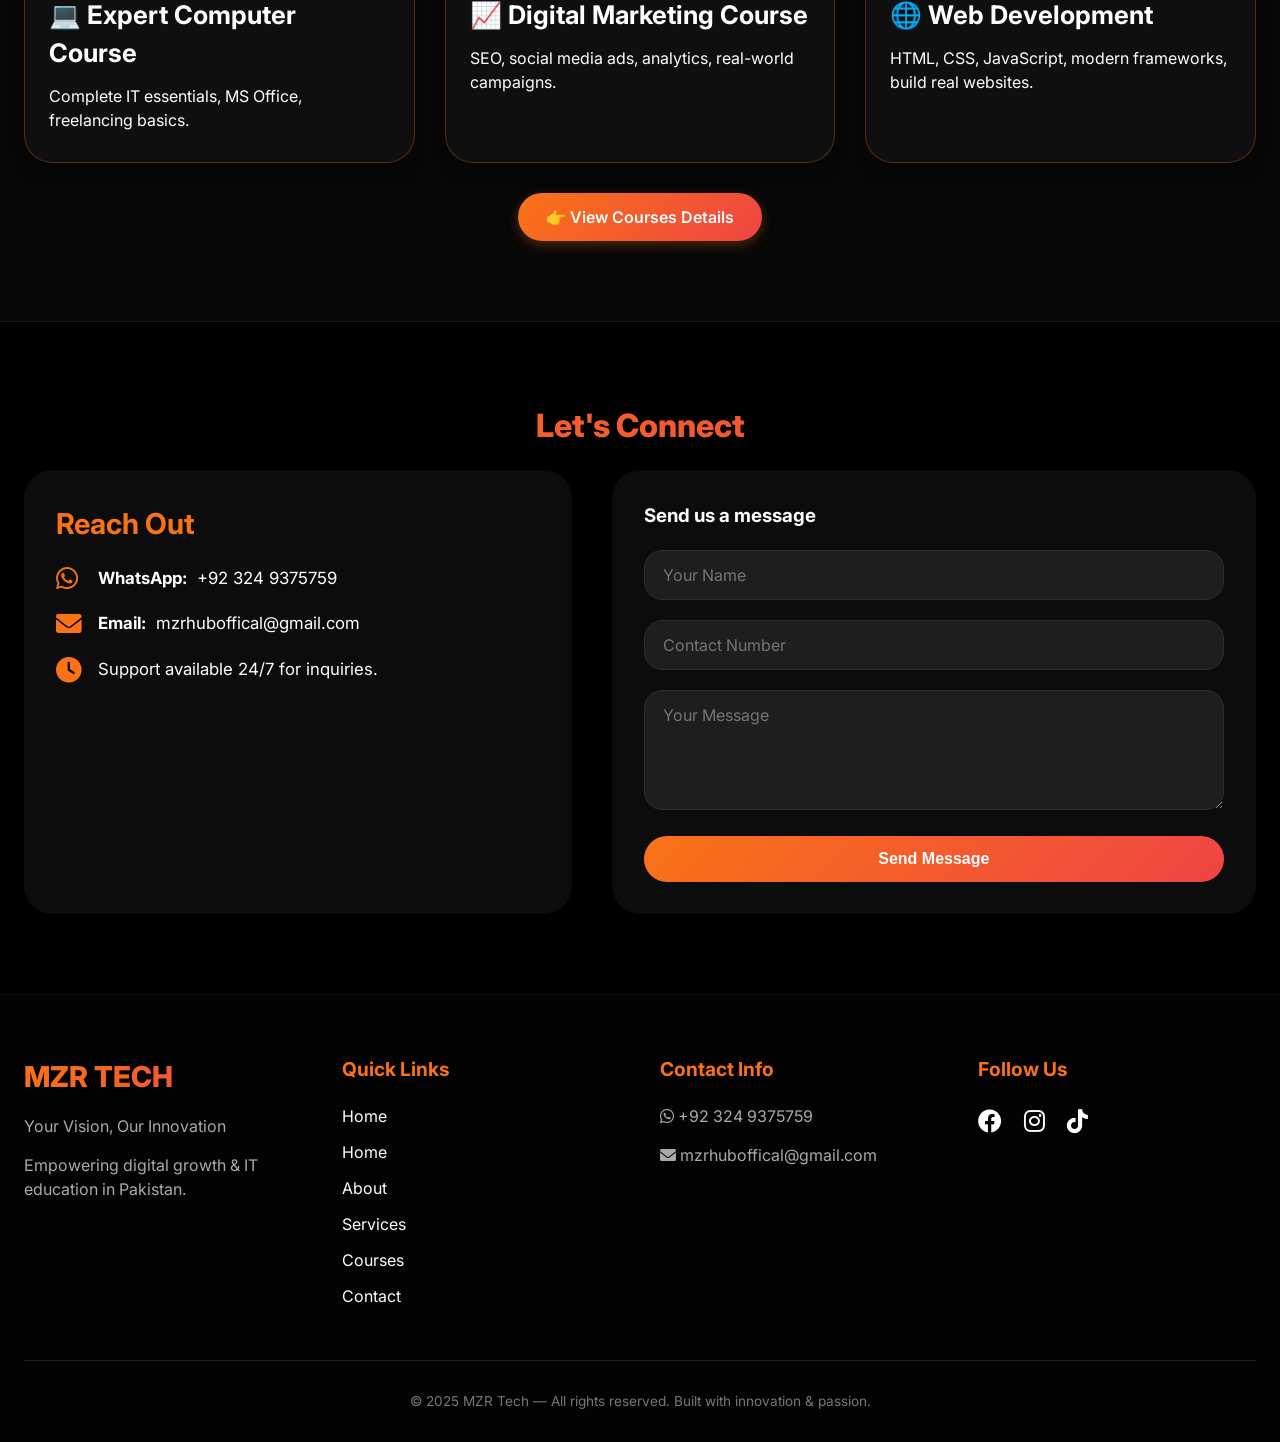
==== commit 083775d3: "Update index.html" ====
--- a/index.html
+++ b/index.html
@@ -5,33 +5,25 @@
   <meta name="viewport" content="width=device-width, initial-scale=1.0, viewport-fit=cover">
   
   <!-- SEO Meta Tags -->
-  <title>MZR Tech – Best Computer Courses in Pakistan | Digital Marketing & Web Development</title>
-  <meta name="title" content="MZR Tech – Best Computer Courses in Pakistan | Digital Marketing & Web Development">
-  <meta name="description" content="Join MZR Tech and learn high-income skills like Digital Marketing, Web Development, and Expert Computer Courses. Online & Physical classes available in Pakistan. Limited seats – Register now!">
-  <meta name="keywords" content="computer courses in pakistan, online computer courses pakistan, digital marketing course pakistan, web development course pakistan, best IT courses in pakistan, learn freelancing pakistan, online earning courses pakistan, short courses pakistan, computer academy near me, digital skills training pakistan, web development training pakistan, online classes pakistan students, freelancing courses pakistan, high income skills pakistan, mzr tech courses">
+  <title>MZR Tech - Digital Marketing, Web Development & IT Courses in Pakistan</title>
+  <meta name="description" content="MZR Tech offers professional web development, digital marketing services, and IT courses including Expert Computer Course, Web Development, and Digital Marketing. Grow your business with us.">
+  <meta name="keywords" content="MZR Tech, digital marketing Pakistan, web development services, WordPress development, Facebook ads, Google ads, IT courses Pakistan, computer course, online earning Pakistan">
   <meta name="author" content="MZR Tech">
   <meta name="robots" content="index, follow">
-  <meta name="language" content="English">
-  <meta name="revisit-after" content="7 days">
   
-  <!-- Open Graph / Social Media Meta Tags -->
-  <meta property="og:title" content="MZR Tech – Best Computer Courses in Pakistan">
-  <meta property="og:description" content="Learn high-income skills like Digital Marketing, Web Development & Computer Courses. Online & Physical classes available.">
+  <!-- Open Graph / Social Media -->
+  <meta property="og:title" content="MZR Tech - Your Vision, Our Innovation">
+  <meta property="og:description" content="We provide digital marketing, web development, and professional IT courses to boost your career and business.">
   <meta property="og:type" content="website">
-  <meta property="og:url" content="https://mzrtech.com">
-  <meta property="og:image" content="https://mzrtech.com/og-image.jpg">
-  
-  <!-- Canonical URL -->
-  <link rel="canonical" href="https://mzrtech.com">
+  <meta property="og:image" content="https://via.placeholder.com/1200x630?text=MZR+Tech">
+  <meta property="og:url" content="https://www.mzrtech.com">
   
   <!-- Favicon -->
-  <link rel="icon" type="image/x-icon" href="data:image/svg+xml,<svg xmlns='http://www.w3.org/2000/svg' viewBox='0 0 100 100'><text y='.9em' font-size='90'>🚀</text></svg>">
+  <link rel="icon" type="image/x-icon" href="#">
   
-  <!-- Google Fonts -->
-  <link href="https://fonts.googleapis.com/css2?family=Inter:opsz,wght@14..32,300;14..32,400;14..32,500;14..32,600;14..32,700;14..32,800&display=swap" rel="stylesheet">
-  
-  <!-- Font Awesome for Icons -->
-  <link rel="stylesheet" href="https://cdnjs.cloudflare.com/ajax/libs/font-awesome/6.0.0/css/all.min.css">
+  <!-- Google Fonts + Font Awesome 6 (icons) -->
+  <link href="https://fonts.googleapis.com/css2?family=Inter:opsz,wght@14..32,300;14..32,400;14..32,600;14..32,700;14..32,800&display=swap" rel="stylesheet">
+  <link rel="stylesheet" href="https://cdnjs.cloudflare.com/ajax/libs/font-awesome/6.0.0-beta3/css/all.min.css">
   
   <style>
     * {
@@ -42,676 +34,620 @@
 
     body {
       font-family: 'Inter', sans-serif;
-      background: #ffffff;
-      color: #1e293b;
+      background-color: #000000;
+      color: #ffffff;
+      scroll-behavior: smooth;
       line-height: 1.5;
-      scroll-behavior: smooth;
-    }
-
+    }
+
+    /* Color Theme: Orange (#f97316) → Red (#ef4444) Gradient */
     :root {
       --orange: #f97316;
-      --red: #dc2626;
-      --orange-light: #fff4ed;
-      --shadow-sm: 0 4px 6px -2px rgba(0,0,0,0.05);
-      --shadow-md: 0 10px 25px -5px rgba(0,0,0,0.08);
-      --shadow-lg: 0 20px 35px -12px rgba(0,0,0,0.12);
+      --red: #ef4444;
+      --black: #000000;
+      --black-light: #111111;
+      --gray-dark: #1a1a1a;
+      --white: #ffffff;
+      --gradient-primary: linear-gradient(135deg, var(--orange), var(--red));
+      --gradient-hover: linear-gradient(135deg, #ea580c, #dc2626);
+      --shadow-card: 0 20px 35px -12px rgba(0, 0, 0, 0.6);
+    }
+
+    a {
+      text-decoration: none;
+      color: inherit;
     }
 
     .container {
       max-width: 1280px;
       margin: 0 auto;
-      padding: 0 32px;
-    }
-
-    /* Header */
-    .header {
-      background: white;
-      border-bottom: 2px solid #ffede3;
-      position: sticky;
-      top: 0;
-      z-index: 100;
-      backdrop-filter: blur(8px);
-      background: rgba(255,255,255,0.96);
-    }
+      padding: 0 24px;
+    }
+
+    /* Header / Nav */
     .navbar {
       display: flex;
       justify-content: space-between;
       align-items: center;
-      padding: 18px 0;
       flex-wrap: wrap;
-      gap: 16px;
-    }
-    .logo-container {
-      display: flex;
-      align-items: center;
-      gap: 12px;
-      text-decoration: none;
-    }
-    .logo-img {
-      width: 45px;
-      height: 45px;
-      background: linear-gradient(135deg, #f97316, #dc2626);
-      border-radius: 12px;
-      display: flex;
-      align-items: center;
-      justify-content: center;
+      padding: 20px 0;
+      border-bottom: 1px solid rgba(255, 255, 255, 0.08);
+    }
+
+    .logo h2 {
       font-size: 1.8rem;
       font-weight: 800;
-      color: white;
-      box-shadow: 0 4px 10px rgba(249,115,22,0.3);
-    }
-    .logo-text {
-      font-size: 1.6rem;
-      font-weight: 800;
-      background: linear-gradient(135deg, #f97316, #dc2626);
+      background: var(--gradient-primary);
+      -webkit-background-clip: text;
       background-clip: text;
-      -webkit-background-clip: text;
       color: transparent;
-    }
+      letter-spacing: -0.5px;
+    }
+
     .nav-links {
       display: flex;
-      gap: 32px;
-      align-items: center;
-      flex-wrap: wrap;
-    }
+      gap: 2rem;
+      font-weight: 500;
+    }
+
     .nav-links a {
-      text-decoration: none;
+      transition: color 0.2s;
+    }
+
+    .nav-links a:hover {
+      color: var(--orange);
+    }
+.menu-toggle {
+  display: none;
+  font-size: 1.8rem;
+  cursor: pointer;
+}
+
+@media (max-width: 768px) {
+  .menu-toggle {
+    display: block;
+  }
+
+  .nav-links {
+    display: none;
+  }
+
+  .nav-links.active {
+    display: flex;
+  }
+}
+    /* Buttons */
+    .btn-primary {
+      background: var(--gradient-primary);
+      color: white;
+      padding: 12px 28px;
+      border-radius: 40px;
       font-weight: 600;
-      color: #334155;
-      transition: 0.2s;
-    }
-    .nav-links a:hover {
-      color: #f97316;
-    }
-
-    /* Hero Section */
+      border: none;
+      cursor: pointer;
+      transition: transform 0.2s, box-shadow 0.2s;
+      display: inline-block;
+      text-align: center;
+      box-shadow: 0 4px 12px rgba(249,115,22,0.3);
+    }
+
+    .btn-primary:hover {
+      transform: translateY(-3px);
+      box-shadow: 0 12px 20px rgba(239,68,68,0.4);
+      background: var(--gradient-hover);
+    }
+
+    .btn-outline {
+      background: transparent;
+      border: 1.5px solid var(--orange);
+      color: white;
+      padding: 12px 28px;
+      border-radius: 40px;
+      font-weight: 600;
+      transition: all 0.2s;
+    }
+
+    .btn-outline:hover {
+      background: rgba(249,115,22,0.1);
+      border-color: var(--red);
+      transform: translateY(-2px);
+    }
+
+    /* Hero */
     .hero {
-      display: flex;
-      align-items: center;
-      justify-content: space-between;
-      gap: 48px;
-      padding: 60px 0 80px 0;
-      flex-wrap: wrap;
-    }
-    .hero-content {
-      flex: 1.2;
-    }
-    .hero-badge {
-      background: rgba(249, 115, 22, 0.1);
-      display: inline-block;
-      padding: 6px 18px;
-      border-radius: 50px;
-      font-weight: 600;
-      font-size: 0.85rem;
-      color: #dc2626;
-      margin-bottom: 24px;
-      border-left: 3px solid #f97316;
-    }
+      padding: 70px 0 80px;
+      text-align: center;
+    }
+
     .hero h1 {
-      font-size: 3.5rem;
+      font-size: 3.8rem;
       font-weight: 800;
       line-height: 1.2;
-      letter-spacing: -0.02em;
-      background: linear-gradient(135deg, #1e293b, #f97316);
+      background: var(--gradient-primary);
+      -webkit-background-clip: text;
       background-clip: text;
-      -webkit-background-clip: text;
       color: transparent;
       margin-bottom: 20px;
-    }
-    .hero-sub {
-      font-size: 1.3rem;
-      color: #475569;
-      margin-bottom: 32px;
-      font-weight: 500;
-    }
+      letter-spacing: -1px;
+    }
+
+    .hero .subhead {
+      font-size: 1.4rem;
+      font-weight: 600;
+      color: #facc15;
+      margin-bottom: 20px;
+    }
+
+    .hero p {
+      max-width: 700px;
+      margin: 0 auto 32px;
+      font-size: 1.1rem;
+      color: #cccccc;
+    }
+
     .hero-buttons {
       display: flex;
-      gap: 18px;
+      gap: 20px;
+      justify-content: center;
       flex-wrap: wrap;
     }
-    .hero-image {
+
+    /* Section styling */
+    section {
+      padding: 80px 0;
+      border-bottom: 1px solid rgba(255, 255, 255, 0.05);
+    }
+
+    .section-title {
+      font-size: 2.5rem;
+      font-weight: 800;
+      margin-bottom: 20px;
+      text-align: center;
+      background: var(--gradient-primary);
+      -webkit-background-clip: text;
+      background-clip: text;
+      color: transparent;
+    }
+
+    .section-sub {
+      text-align: center;
+      color: #bcbcbc;
+      max-width: 700px;
+      margin: 0 auto 50px;
+      font-size: 1.1rem;
+    }
+
+    /* About grid */
+    .about-grid {
+      display: flex;
+      gap: 40px;
+      flex-wrap: wrap;
+      justify-content: center;
+    }
+
+    .about-card, .team-card {
+      background: var(--black-light);
+      padding: 30px;
+      border-radius: 28px;
       flex: 1;
-      background: linear-gradient(145deg, #fff5eb, #fff0e6);
-      border-radius: 48px;
-      padding: 20px;
+      min-width: 260px;
+      transition: all 0.2s;
+      border: 1px solid rgba(249,115,22,0.2);
+      box-shadow: var(--shadow-card);
+    }
+
+    .about-card h3, .team-card h3 {
+      font-size: 1.8rem;
+      margin-bottom: 16px;
+      color: var(--orange);
+    }
+
+    .team-card h4 {
+      color: #facc15;
+      margin-bottom: 10px;
+    }
+
+    /* Features grid */
+    .features-grid {
+      display: grid;
+      grid-template-columns: repeat(auto-fit, minmax(240px, 1fr));
+      gap: 30px;
+      margin-top: 20px;
+    }
+
+    .feature-item {
+      background: rgba(20,20,20,0.8);
+      backdrop-filter: blur(2px);
+      padding: 28px 20px;
+      border-radius: 24px;
       text-align: center;
-    }
-    .hero-image svg {
+      transition: all 0.3s;
+      border-bottom: 3px solid var(--orange);
+    }
+
+    .feature-item i {
+      font-size: 2.8rem;
+      background: var(--gradient-primary);
+      -webkit-background-clip: text;
+      background-clip: text;
+      color: transparent;
+      margin-bottom: 18px;
+    }
+
+    .feature-item h4 {
+      font-size: 1.3rem;
+      margin-bottom: 10px;
+    }
+
+    .feature-item p {
+      color: #aaa;
+      font-size: 0.95rem;
+    }
+
+    /* services + courses cards */
+    .cards-wrapper {
+      display: flex;
+      flex-wrap: wrap;
+      gap: 30px;
+      justify-content: center;
+      margin: 40px 0 30px;
+    }
+
+    .service-card, .course-card {
+      background: #0f0f0f;
+      border-radius: 28px;
+      padding: 30px 24px;
+      flex: 1 1 280px;
+      transition: 0.2s;
+      border: 1px solid rgba(249,115,22,0.3);
+      box-shadow: 0 12px 20px -12px rgba(0,0,0,0.5);
+    }
+
+    .service-card:hover, .course-card:hover {
+      transform: translateY(-6px);
+      border-color: var(--orange);
+    }
+
+    .service-card i, .course-card i {
+      font-size: 2.5rem;
+      color: var(--orange);
+      margin-bottom: 20px;
+    }
+
+    .service-card h3, .course-card h3 {
+      font-size: 1.6rem;
+      margin-bottom: 12px;
+    }
+
+    .btn-cta {
+      text-align: center;
+      margin-top: 20px;
+    }
+
+    /* contact section */
+    .contact-grid {
+      display: flex;
+      flex-wrap: wrap;
+      gap: 40px;
+      justify-content: space-between;
+    }
+
+    .contact-info {
+      flex: 1;
+      background: #0c0c0c;
+      padding: 32px;
+      border-radius: 28px;
+    }
+.contact-info p {
+  margin: 20px 0;
+  display: flex;
+  align-items: flex-start; /* changed */
+  gap: 10px;
+  font-size: 1.05rem;
+  flex-wrap: wrap; /* IMPORTANT */
+  word-break: break-word; /* VERY IMPORTANT */
+}
+
+    .contact-info i {
+      font-size: 1.6rem;
+      color: var(--orange);
+      width: 32px;
+    }
+
+    .contact-form {
+      flex: 1.2;
+      background: #0c0c0c;
+      padding: 32px;
+      border-radius: 28px;
+    }
+
+    .contact-form input, .contact-form textarea {
       width: 100%;
-      max-width: 480px;
-      height: auto;
-    }
-
-    /* Buttons */
-    .btn-primary {
-      background: linear-gradient(95deg, #f97316, #dc2626);
+      padding: 14px 18px;
+      margin-bottom: 20px;
+      background: #1e1e1e;
+      border: 1px solid #2c2c2c;
+      border-radius: 18px;
+      color: white;
+      font-family: inherit;
+      font-size: 1rem;
+    }
+
+    .contact-form textarea {
+      min-height: 120px;
+      resize: vertical;
+    }
+
+    .contact-form button {
+      width: 100%;
+      background: var(--gradient-primary);
       border: none;
-      padding: 12px 28px;
+      padding: 14px;
+      font-weight: bold;
+      font-size: 1rem;
       border-radius: 40px;
-      font-weight: 700;
-      font-size: 0.95rem;
       color: white;
       cursor: pointer;
-      transition: transform 0.2s ease, box-shadow 0.2s;
-      box-shadow: 0 4px 8px rgba(249, 115, 22, 0.2);
-      display: inline-block;
-      text-align: center;
-      text-decoration: none;
-    }
-    .btn-primary:hover {
-      transform: translateY(-2px);
-      box-shadow: 0 12px 20px -8px rgba(220, 38, 38, 0.4);
-    }
-    .btn-outline {
-      background: transparent;
-      border: 2px solid #f97316;
-      padding: 10px 28px;
-      border-radius: 40px;
-      font-weight: 700;
-      font-size: 0.95rem;
-      color: #f97316;
-      cursor: pointer;
-      transition: all 0.2s;
-      text-decoration: none;
-      display: inline-block;
-    }
-    .btn-outline:hover {
-      background: #f97316;
-      color: white;
-      border-color: #f97316;
-    }
-
-    /* Section Titles */
-    .section-title {
-      font-size: 2.4rem;
-      font-weight: 800;
-      margin-bottom: 48px;
-      text-align: center;
-    }
-    .section-title span {
-      background: linear-gradient(135deg, #f97316, #dc2626);
-      background-clip: text;
-      -webkit-background-clip: text;
-      color: transparent;
-    }
-
-    /* Course Cards */
-    .cards-grid {
-      display: flex;
-      gap: 32px;
-      justify-content: center;
-      flex-wrap: wrap;
-    }
-    .course-card {
-      background: white;
-      border-radius: 28px;
-      padding: 32px 28px;
-      flex: 1;
-      min-width: 280px;
-      box-shadow: 0 15px 35px -12px rgba(0, 0, 0, 0.07);
-      transition: all 0.3s;
-      border: 1px solid #ffede3;
-      text-align: center;
-      scroll-margin-top: 100px;
-    }
-    .course-card:hover {
-      transform: translateY(-8px);
-      border-color: #f97316;
-      box-shadow: 0 25px 35px -16px rgba(249, 115, 22, 0.2);
-    }
-    .course-icon {
-      font-size: 2.8rem;
-      margin-bottom: 20px;
-    }
-    .course-card h3 {
-      font-size: 1.5rem;
-      font-weight: 700;
-      margin-bottom: 12px;
-    }
-    .course-card p {
-      color: #4b5563;
-      margin-bottom: 16px;
-    }
-    .price-tag {
-      font-size: 1.3rem;
-      font-weight: 800;
-      margin: 12px 0;
-    }
-
-    /* Curriculum Lists */
-    .curriculum-list {
-      text-align: left;
-      margin: 16px 0;
-      padding-left: 20px;
-    }
-    .curriculum-list li {
-      padding: 6px 0;
-      color: #475569;
-      font-size: 0.85rem;
-      list-style: none;
-    }
-    .course-badge {
-      display: inline-block;
-      background: #fee2e2;
-      color: #dc2626;
-      font-size: 0.7rem;
-      padding: 4px 12px;
-      border-radius: 60px;
-      margin-bottom: 12px;
-    }
-    .demo-btn {
-      background: transparent;
-      border: 2px solid #f97316;
-      color: #f97316;
-      padding: 8px 18px;
-      border-radius: 30px;
-      font-weight: 600;
-      cursor: pointer;
       transition: 0.2s;
-      margin-right: 8px;
-    }
-    .demo-btn:hover {
-      background: #f97316;
-      color: white;
-    }
-
-    /* Fee Section */
-    .fee-card {
-      max-width: 700px;
-      margin: 0 auto;
-      background: #0A0A0A;
-      border-radius: 64px;
-      padding: 48px 56px;
-      text-align: center;
-      border: 1px solid #ffd9c4;
-    }
-    .fee-row {
-      display: flex;
-      justify-content: space-between;
-      align-items: baseline;
-      flex-wrap: wrap;
-      gap: 20px;
-      margin-bottom: 28px;
-      font-size: 1.4rem;
-      font-weight: 600;
-      color: white;
-    }
-    .fee-amount {
-      font-size: 2rem;
-      font-weight: 800;
-      background: linear-gradient(135deg, #F97316, #DC2626);
-      background-clip: text;
-      -webkit-background-clip: text;
-      color: transparent;
-    }
-    .limited {
-      background: rgba(220,38,38,0.15);
-      display: inline-block;
-      padding: 8px 24px;
-      border-radius: 40px;
-      font-weight: 600;
-      color: #dc2626;
-      animation: softBlink 1.2s infinite;
-    }
-    @keyframes softBlink {
-      0%, 100% { opacity: 1; }
-      50% { opacity: 0.7; }
-    }
-
-    /* Features Grid */
-    .features-grid {
-      display: flex;
-      gap: 28px;
-      flex-wrap: wrap;
-      justify-content: center;
-    }
-    .feature-item {
-      flex: 1;
-      min-width: 200px;
-      background: #fff;
-      border-radius: 32px;
-      padding: 32px 20px;
-      text-align: center;
-      border: 1px solid #fff0e8;
-      transition: 0.2s;
-    }
-    .feature-item:hover {
-      border-color: #f97316;
-      transform: translateY(-5px);
-    }
-    .feature-icon {
-      font-size: 2.5rem;
-      margin-bottom: 20px;
-    }
-    .feature-item h4 {
-      font-size: 1.3rem;
-      font-weight: 700;
-      margin-bottom: 10px;
-    }
-
-    /* Steps */
-    .steps {
+    }
+
+    /* Footer */
+    footer {
+      background: #030303;
+      padding: 60px 0 30px;
+    }
+
+    .footer-grid {
       display: flex;
       flex-wrap: wrap;
-      justify-content: center;
+      justify-content: space-between;
       gap: 40px;
-      margin-top: 20px;
-    }
-    .step {
-      background: white;
-      border-radius: 60px;
-      padding: 20px 32px;
-      min-width: 180px;
-      text-align: center;
-      border: 1px solid #fbe9e1;
-    }
-    .step-num {
-      background: linear-gradient(135deg, #f97316, #dc2626);
-      width: 48px;
-      height: 48px;
-      display: inline-flex;
-      align-items: center;
-      justify-content: center;
-      border-radius: 60px;
-      color: white;
+      margin-bottom: 40px;
+    }
+
+    .footer-col {
+      flex: 1;
+      min-width: 160px;
+    }
+
+    .footer-col .logo {
+      font-size: 1.8rem;
       font-weight: 800;
+      background: var(--gradient-primary);
+      -webkit-background-clip: text;
+      background-clip: text;
+      color: transparent;
+    }
+
+    .footer-col p {
+      margin: 15px 0;
+      color: #aaa;
+    }
+
+    .footer-col h4 {
+      margin-bottom: 20px;
+      font-size: 1.2rem;
+      color: var(--orange);
+    }
+
+    .footer-col ul {
+      list-style: none;
+    }
+
+    .footer-col li {
+      margin-bottom: 12px;
+    }
+
+    .footer-col a:hover {
+      color: var(--orange);
+    }
+
+    .social-links a {
       font-size: 1.5rem;
-      margin-bottom: 16px;
-    }
-
-    /* Contact */
-    .contact-wrapper {
-      display: flex;
-      justify-content: space-between;
-      flex-wrap: wrap;
-      gap: 40px;
-      background: #fffaf5;
-      border-radius: 48px;
-      padding: 48px 40px;
-    }
-    .whatsapp-btn {
-      background: #25D366;
-      display: inline-flex;
-      align-items: center;
-      gap: 10px;
-      color: white;
-      padding: 14px 32px;
-      border-radius: 60px;
-      font-weight: bold;
-      text-decoration: none;
-      margin-top: 12px;
-    }
-
-    /* Footer */
-    footer {
-      background: #0f172a;
-      color: #e2e8f0;
-      padding: 48px 0 32px;
-      margin-top: 20px;
-    }
-    .footer-content {
-      display: flex;
-      justify-content: space-between;
-      flex-wrap: wrap;
-      gap: 40px;
-    }
-    .footer-logo {
-      font-size: 1.5rem;
-      font-weight: 800;
-      background: linear-gradient(135deg, #f97316, #facc15);
-      background-clip: text;
-      -webkit-background-clip: text;
-      color: transparent;
-    }
-    hr {
-      margin: 32px 0 24px;
-      border-color: #334155;
-    }
+      margin-right: 18px;
+      transition: color 0.2s;
+    }
+
+    .social-links a:hover {
+      color: var(--orange);
+    }
+
     .copyright {
       text-align: center;
+      padding-top: 30px;
+      border-top: 1px solid #222;
+      color: #777;
       font-size: 0.85rem;
-      opacity: 0.7;
-    }
-
-    @media (max-width: 768px) {
-      .container { padding: 0 20px; }
-      .hero h1 { font-size: 2rem; }
-      .navbar { flex-direction: column; }
-      .fee-card { padding: 32px 24px; }
-      .contact-wrapper { padding: 32px 24px; }
-      .hero { flex-direction: column; text-align: center; }
-      .hero-buttons { justify-content: center; }
-    }
+    }
+
+    @media (max-width: 480px) {
+  .hero h1 {
+    font-size: 1.8rem;
+  }
+
+  .hero p {
+    font-size: 0.95rem;
+  }
+
+  .hero .subhead {
+    font-size: 1rem;
+  }
+}
+@media (max-width: 480px) {
+  .btn-primary,
+  .btn-outline {
+    width: 100%;
+  }
+}
+@media (max-width: 480px) {
+  .service-card,
+  .course-card {
+    flex: 1 1 100%;
+  }
+}
+      .navbar {
+        flex-direction: column;
+        gap: 15px;
+      }
+      .nav-links {
+        gap: 1.2rem;
+      }
+      .section-title {
+        font-size: 2rem;
+      }
+/* Mobile Navbar Fix */
+@media (max-width: 768px) {
+  .navbar {
+    flex-direction: column;
+    align-items: center;
+  }
+
+  .nav-links {
+    flex-direction: column;
+    gap: 10px;
+    width: 100%;
+    text-align: center;
+  }
+}
   </style>
   <meta name="google-site-verification" content="72HdggYRkMUoC3-7bm-GwFZy70KcZfvAJPe95s3AySI" />
 </head>
 <body>
 
-<!-- Header -->
-<header class="header">
+<header>
   <div class="container">
     <div class="navbar">
-      <a href="index.html" class="logo-container" style="text-decoration: none;">
-        <div class="logo-img">M</div>
-        <div class="logo-text">MZR TECH</div>
-      </a>
+      <div class="logo">
+        <h2>MZR TECH</h2>
+      </div>
       <div class="nav-links">
-        <a href="index.html">Home</a>
+        <a href="#">Home</a>
         <a href="#about">About</a>
-        <a href="registration.html">Register</a>
+        <a href="service.html">Services</a>
         <a href="course.html">Courses</a>
+        <a href="registration.html">Contact</a>
       </div>
     </div>
   </div>
+  <div class="menu-toggle">☰</div>
 </header>
 
 <main>
   <!-- Hero Section -->
-  <section style="background: linear-gradient(110deg, #fff5ed 0%, #ffe8de 100%);">
+  <section class="hero" style="padding-top: 20px;">
     <div class="container">
-      <div class="hero">
-        <div class="hero-content">
-          <div class="hero-badge">🔥 Limited Seats — Apply Now</div>
-          <h1>Learn Skills That Make Money</h1>
-          <div class="hero-sub">Join MZR Tech – Admissions Open 20 April</div>
-          <div class="hero-buttons">
-            <a href="registration.html" class="btn-primary">🚀 Register Now</a>
-            <a href="course.html" class="btn-outline">📚 View Courses</a>
-          </div>
-          <div style="margin-top: 28px; display: flex; gap: 20px; font-size: 0.9rem; color: #b45309; flex-wrap: wrap;">
-            <span><i class="fas fa-check-circle"></i> 100% Practical</span>
-            <span><i class="fas fa-rocket"></i> Real Projects</span>
-            <span><i class="fas fa-certificate"></i> Certification</span>
-            <span><i class="fas fa-chalkboard-user"></i> Expert Trainers</span>
-          </div>
+      <h1>Your Vision, Our Innovation</h1>
+      <div class="subhead">Empowering Businesses with Smart Digital Solutions & Professional IT Education</div>
+      <p>At MZR Tech, we transform ideas into powerful digital experiences. From modern websites to result-driven marketing strategies, we help businesses grow and individuals build successful careers.</p>
+      <div class="hero-buttons">
+        <a href="service.html" class="btn-primary">🚀 Get Started</a>
+        <a href="#contact" class="btn-outline">📞 Contact Us</a>
+      </div>
+    </div>
+  </section>
+
+  <!-- Introduction Section -->
+  <section>
+    <div class="container">
+      <div class="section-title">Driving Digital Excellence</div>
+      <div class="section-sub">MZR Tech is a forward-thinking digital solutions company dedicated to helping businesses establish a strong online presence.</div>
+      <div style="background: linear-gradient(145deg, #111111, #050505); border-radius: 32px; padding: 40px; text-align: center; max-width: 900px; margin: 0 auto;">
+        <p style="font-size: 1.15rem; color: #ddd;">We specialize in creating modern, responsive websites and delivering powerful digital marketing strategies that drive real results. Alongside services, we are committed to educating the next generation through professional IT courses designed for real-world success.</p>
+      </div>
+    </div>
+  </section>
+
+  <!-- About Us + Team -->
+  <section id="about">
+    <div class="container">
+      <div class="section-title">About MZR Tech</div>
+      <div class="about-grid">
+        <div class="about-card">
+          <h3>Our Mission</h3>
+          <p>MZR Tech is built on innovation, creativity, and a passion for technology. Our mission is to provide high-quality digital services and practical education that empowers individuals and businesses alike.</p>
         </div>
-        <div class="hero-image">
-          <svg viewBox="0 0 400 300" fill="none" xmlns="http://www.w3.org/2000/svg">
-            <rect x="50" y="80" width="300" height="170" rx="28" fill="#F97316" fill-opacity="0.12" stroke="#F97316" stroke-width="1.5" stroke-dasharray="6 4"/>
-            <rect x="80" y="110" width="100" height="70" rx="16" fill="white" stroke="#DC2626" stroke-width="2"/>
-            <path d="M200 135 L260 135 L260 165 L200 165 Z" fill="#F97316" fill-opacity="0.3" stroke="#DC2626" stroke-width="1.5"/>
-            <circle cx="140" cy="155" r="14" fill="#F97316" stroke="white" stroke-width="3"/>
-            <path d="M310 160 L340 145 L340 175 Z" fill="#DC2626" fill-opacity="0.5"/>
-            <text x="90" y="250" font-size="12" fill="#B45309" font-weight="bold">📚 Expert-Led</text>
-            <text x="260" y="250" font-size="12" fill="#B45309">💻 Real Coding</text>
-            <path d="M70 270 L330 270" stroke="#F97316" stroke-width="2" stroke-dasharray="4"/>
-          </svg>
+        <div class="team-card">
+          <h3>👨‍💼 MZR Khan</h3>
+          <h4>Founder & CEO</h4>
+          <p>Visionary entrepreneur with expertise in web development and digital marketing. He leads MZR Tech with the goal of creating impactful solutions and helping others succeed in the digital world.</p>
         </div>
+        <div class="team-card">
+          <h3>🤝 Ali Raza</h3>
+          <h4>Co-Founder</h4>
+          <p>Drives strategic direction & operational excellence, ensuring top-quality services and strong client relationships.</p>
+        </div>
       </div>
     </div>
   </section>
 
-  <!-- About Section -->
-  <section id="about" style="padding: 60px 0;">
+  <!-- Silent Features (Why Choose Us) -->
+  <section style="background: #050505;">
     <div class="container">
-      <div style="background: white; border-radius: 48px; padding: 48px; box-shadow: 0 10px 30px rgba(0,0,0,0.05);">
-        <div style="display: grid; grid-template-columns: 1fr 1fr; gap: 48px; align-items: center;">
-          <div>
-            <h2 style="font-size: 2rem; font-weight: 800; margin-bottom: 20px;">About <span style="color:#f97316;">MZR TECH</span></h2>
-            <p style="color: #4b5563; line-height: 1.6; margin-bottom: 16px;">MZR TECH is Pakistan's leading institute for high-income digital skills training. Founded with a vision to empower youth with practical, job-ready skills that actually generate income.</p>
-            <p style="color: #4b5563; line-height: 1.6;">We offer industry-aligned courses in <strong>Web Development, Digital Marketing, and Computer Sciences</strong> with a focus on real-world projects, freelancing guidance, and career placement support.</p>
-            <div style="display: flex; gap: 24px; margin-top: 24px; flex-wrap: wrap;">
-            </div>
-          </div>
-          <div style="background: linear-gradient(135deg, #f97316, #dc2626); border-radius: 32px; padding: 40px; text-align: center; color: white;">
-            <i class="fas fa-graduation-cap" style="font-size: 3rem; margin-bottom: 20px;"></i>
-            <h3 style="font-size: 1.5rem;">Your Success is Our Mission</h3>
-          </div>
+      <div class="section-title">Why Choose MZR Tech?</div>
+      <div class="features-grid">
+        <div class="feature-item"><i class="fas fa-palette"></i><h4>Professional & Modern Designs</h4><p>Pixel-perfect UI/UX</p></div>
+        <div class="feature-item"><i class="fas fa-chart-line"></i><h4>Result-Oriented Marketing</h4><p>Data-driven campaigns</p></div>
+        <div class="feature-item"><i class="fas fa-tags"></i><h4>Affordable Pricing</h4><p>For everyone, no hidden fees</p></div>
+        <div class="feature-item"><i class="fas fa-graduation-cap"></i><h4>Beginner to Advanced IT Courses</h4><p>Practical training</p></div>
+        <div class="feature-item"><i class="fas fa-smile"></i><h4>Client Satisfaction Priority</h4><p>We value your success</p></div>
+        <div class="feature-item"><i class="fas fa-rocket"></i><h4>Fast Delivery & Support</h4><p>24/7 assistance</p></div>
+        <div class="feature-item"><i class="fas fa-laptop-code"></i><h4>Real-World Training</h4><p>Hands-on projects</p></div>
+      </div>
+    </div>
+  </section>
+
+  <!-- Services Section -->
+  <section id="services">
+    <div class="container">
+      <div class="section-title">Our Digital Services</div>
+      <div class="section-sub">At MZR Tech, we offer a complete range of digital services designed to take your business to the next level.</div>
+      <div class="cards-wrapper">
+        <div class="service-card"><i class="fab fa-wordpress"></i><h3>Web Development</h3><p>WordPress, custom-coded HTML/CSS/JS, modern & responsive websites.</p></div>
+        <div class="service-card"><i class="fas fa-chart-simple"></i><h3>Digital Marketing</h3><p>Facebook, Instagram, TikTok & Google Ads — high-converting campaigns.</p></div>
+        <div class="service-card"><i class="fas fa-lightbulb"></i><h3>Startup Guidance</h3><p>From idea to execution, build a strong digital foundation and grow.</p></div>
+      </div>
+      <div class="btn-cta">
+        <a href="service.html" class="btn-primary">👉 Explore Our Services</a>
+      </div>
+    </div>
+  </section>
+
+  <!-- Courses Section -->
+  <section id="courses" style="background: #070707;">
+    <div class="container">
+      <div class="section-title">Empower Your Career</div>
+      <div class="section-sub">We believe in empowering individuals with practical skills that open doors to success. Our courses are designed to help you learn, earn, and grow.</div>
+      <div class="cards-wrapper">
+        <div class="course-card"><i class="fas fa-laptop"></i><h3>💻 Expert Computer Course</h3><p>Complete IT essentials, MS Office, freelancing basics.</p></div>
+        <div class="course-card"><i class="fas fa-chart-line"></i><h3>📈 Digital Marketing Course</h3><p>SEO, social media ads, analytics, real-world campaigns.</p></div>
+        <div class="course-card"><i class="fas fa-code"></i><h3>🌐 Web Development</h3><p>HTML, CSS, JavaScript, modern frameworks, build real websites.</p></div>
+      </div>
+      <div class="btn-cta">
+        <a href="courses.html" class="btn-primary">👉 View Courses Details</a>
+      </div>
+    </div>
+  </section>
+
+  <!-- Contact + Form (EmailJS Integrated) -->
+  <section id="contact">
+    <div class="container">
+      <div class="section-title">Let's Connect</div>
+      <div class="contact-grid">
+        <div class="contact-info">
+          <h3 style="font-size: 1.8rem; color:var(--orange); margin-bottom: 20px;">Reach Out</h3>
+          <p><i class="fab fa-whatsapp"></i> <strong>WhatsApp:</strong> +92 324 9375759</p>
+          <p><i class="fas fa-envelope"></i> <strong>Email:</strong> mzrhuboffical@gmail.com</p>
+          <p><i class="fas fa-clock"></i> Support available 24/7 for inquiries.</p>
         </div>
-      </div>
-    </div>
-  </section>
-
-  <!-- Courses Section -->
-  <section id="courses" style="padding: 60px 0; background: #fefaf8;">
-    <div class="container">
-      <div class="section-title">🔥 Our <span>Premium Courses</span></div>
-      <div class="cards-grid">
-        
-        <!-- Course 1: Expert Computer Course -->
-        <div id="course-computer" class="course-card">
-          <div class="course-badge">⭐ Best for Beginners</div>
-          <div class="course-icon">🖥️</div>
-          <h3>Expert Computer Course</h3>
-          <p>Learn basic computer skills, MS Office, internet usage, typing, and essential digital knowledge for beginners.</p>
-          <ul class="curriculum-list">
-            <li>✓ MS Word, Excel, PowerPoint</li>
-            <li>✓ Internet & Email Essentials</li>
-            <li>✓ Basic IT & Troubleshooting</li>
-            <li>✓ Typing & Productivity Tools</li>
-          </ul>
-          <div class="price-tag" style="color:#f97316;">Rs. 3,000</div>
-          <div style="margin-top: 16px;">
-            <button class="btn-primary" style="padding: 8px 20px;" onclick="window.location.href='registration.html'">Enroll Now →</button>
-          </div>
+        <div class="contact-form">
+          <h3 style="margin-bottom: 20px;">Send us a message</h3>
+          <form id="contact-form">
+            <input type="text" name="user_name" placeholder="Your Name" required>
+            <input type="text" name="user_contact" placeholder="Contact Number" required>
+            <textarea name="message" placeholder="Your Message" required></textarea>
+            <button type="submit">Send Message</button>
+          </form>
         </div>
-
-        <!-- Course 2: Digital Marketing -->
-        <div id="course-digital" class="course-card">
-          <div class="course-badge">🔥 High Demand</div>
-          <div class="course-icon">📈</div>
-          <h3>Digital Marketing</h3>
-          <p>Master social media marketing, SEO, freelancing, and online earning strategies to start your digital career.</p>
-          <ul class="curriculum-list">
-            <li>✓ Facebook & Instagram Ads</li>
-            <li>✓ Freelancing Basics (Fiverr/Upwork)</li>
-            <li>✓ Online Earning Methods</li>
-            <li>✓ SEO & Content Marketing</li>
-          </ul>
-          <div class="price-tag" style="color:#f97316;">Rs. 3,500</div>
-          <div style="margin-top: 16px;">
-            <button class="btn-primary" style="padding: 8px 20px;" onclick="window.location.href='registration.html'">Enroll Now →</button>
-          </div>
-        </div>
-
-        <!-- Course 3: Web Development -->
-        <div id="course-web" class="course-card">
-          <div class="course-badge">💻 Career Opportunity</div>
-          <div class="course-icon">🌐</div>
-          <h3>Web Development</h3>
-          <p>Build modern websites, learn coding, and create professional portfolio projects to start your freelancing journey.</p>
-          <ul class="curriculum-list">
-            <li>✓ HTML, CSS, JavaScript</li>
-            <li>✓ Website Building & Design</li>
-            <li>✓ Hosting & Domain Setup</li>
-            <li>✓ Portfolio Projects</li>
-          </ul>
-          <div class="price-tag" style="color:#f97316;">Rs. 3,500</div>
-          <div style="margin-top: 16px;">
-            <button class="btn-primary" style="padding: 8px 20px;" onclick="window.location.href='registration.html'">Enroll Now →</button>
-          </div>
-        </div>
-      </div>
-    </div>
-  </section>
-
-  <!-- Fee Section -->
-  <section style="background: #fffcf9; padding: 60px 0;">
-    <div class="container">
-      <div class="fee-card">
-        <h2 style="font-size: 2rem; margin-bottom: 16px; color:white;">💰 Affordable & Transparent</h2>
-        <div class="fee-row"><span>📌 Registration Fee</span><span class="fee-amount">Rs. 500</span></div>
-        <div class="fee-row"><span>📌 Course Fee (One-time)</span><span class="fee-amount" style="font-size: 1.6rem;">Starting from Rs. 3,000</span></div>
-        <div style="border-top: 1px solid #ffcdb3; margin: 16px 0;"></div>
-        <div class="limited">⚠️ Limited seats available — first come first serve</div>
-        <button class="btn-primary" style="margin-top: 28px;" onclick="window.location.href='registration.html'">Reserve Your Seat →</button>
-      </div>
-    </div>
-  </section>
-
-  <!-- Why Choose Us -->
-  <section style="padding: 60px 0;">
-    <div class="container">
-      <div class="section-title">⭐ Why <span>Choose MZR TECH</span></div>
-      <div class="features-grid">
-        <div class="feature-item"><div class="feature-icon">🛠️</div><h4>Practical Training</h4><p>Live projects, real-world case studies</p></div>
-        <div class="feature-item"><div class="feature-icon">🚀</div><h4>Real Projects</h4><p>Build portfolio while learning</p></div>
-        <div class="feature-item"><div class="feature-icon">🧑‍🎓</div><h4>Beginner Friendly</h4><p>No prior experience needed</p></div>
-        <div class="feature-item"><div class="feature-icon">💼</div><h4>Freelancing Guidance</h4><p>Upwork, Fiverr strategies</p></div>
-      </div>
-    </div>
-  </section>
-
-  <!-- CEO Section -->
-  <section style="padding: 0 0 60px 0;">
-    <div class="container">
-      <div style="background: linear-gradient(135deg, #fff5ed, #ffe8de); border-radius: 48px; padding: 48px;">
-        <div style="display: grid; grid-template-columns: auto 1fr; gap: 40px; align-items: center;">
-          <div style="width: 120px; height: 120px; background: linear-gradient(135deg, #f97316, #dc2626); border-radius: 50%; display: flex; align-items: center; justify-content: center; font-size: 3.5rem;"></div>
-          <div>
-            <div style="font-size: 1.2rem; font-style: italic; color: #374151;">"Our mission is to transform passionate learners into high-income earners. At MZR TECH, we don't just teach skills — we build careers."</div>
-            <div style="font-size: 1.5rem; font-weight: 800; color: #f97316; margin-top: 16px;">M.Z.R. Khan</div>
-            <div style="color: #6b7280;">Founder & CEO, MZR TECH</div>
-          </div>
-        </div>
-      </div>
-    </div>
-  </section>
-
-  <!-- How It Works -->
-  <section style="background: linear-gradient(to right, #fff7f0, #fff2ea); padding: 60px 0;">
-    <div class="container">
-      <div class="section-title">📌 How It Works — <span>4 Simple Steps</span></div>
-      <div class="steps">
-        <div class="step"><div class="step-num">1</div><h3>Register</h3><p>Fill quick form</p></div>
-        <div class="step"><div class="step-num">2</div><h3>Pay Fee</h3><p>Rs.500 registration</p></div>
-        <div class="step"><div class="step-num">3</div><h3>Get Approval</h3><p>Confirmation via WhatsApp</p></div>
-        <div class="step"><div class="step-num">4</div><h3>Start Learning</h3><p>Access classes</p></div>
-      </div>
-      <div style="text-align: center; margin-top: 48px;">
-        <button class="btn-primary" onclick="window.location.href='registration.html'">🚀 Start Your Journey →</button>
-      </div>
-    </div>
-  </section>
-
-  <!-- Contact Section -->
-  <section id="contact" style="padding: 60px 0;">
-    <div class="container">
-      <div class="section-title">📞 Get in <span>Touch</span></div>
-      <div class="contact-wrapper">
-        <div class="contact-info">
-          <p><i class="fas fa-phone"></i> <strong>Phone:</strong> +92 324 9375759</p>
-          <p><i class="fas fa-map-marker-alt"></i> <strong>Location:</strong>Shalimar Town Lahore</p>
-          <a href="https://wa.me/923249375759?text=Hello%20MZR%20TECH%2C%20I%20want%20to%20enroll" target="_blank" class="whatsapp-btn"><i class="fab fa-whatsapp"></i> WhatsApp Now →</a>
-        </div>
-        <div style="background: white; border-radius: 32px; padding: 20px 28px; min-width: 220px;">
-          <h4 style="margin-bottom: 16px;">📢 Quick Inquiry</h4>
-          <input type="text" id="inquiryName" placeholder="Your Name" style="width:100%; padding:12px; border-radius:60px; border:1px solid #f3cfbf; margin-bottom:12px;">
-          <input type="tel" id="inquiryPhone" placeholder="Phone number" style="width:100%; padding:12px; border-radius:60px; border:1px solid #f3cfbf; margin-bottom:12px;">
-          <button class="btn-primary" style="width:100%;" onclick="alert('Thank you! Our team will contact you soon.')">Request Callback</button>
-        </div>
-      </div>
-    </div>
-  </section>
-
-  <!-- CTA Section -->
-  <section style="background: linear-gradient(115deg, #f97316, #dc2626); color: white; padding: 60px 0; border-radius: 60px 60px 0 0;">
-    <div class="container" style="text-align: center;">
-      <h2 style="font-size: 2rem; font-weight: 800;">🎓 Become a High-Income Skill Professional</h2>
-      <p style="font-size: 1.1rem; margin: 20px 0;">Limited seats for April batch — Don't miss the opportunity</p>
-      <div style="display: flex; gap: 20px; justify-content: center; flex-wrap: wrap;">
-        <a href="registration.html" class="btn-primary" style="background: white; color:#f97316;">🔴 Register Now — Rs.500 only</a>
-        <a href="course.html" class="btn-outline" style="background: transparent; border-color: white; color: white;">⚫ Courses</a>
       </div>
     </div>
   </section>
@@ -720,8 +656,82 @@
 <!-- Footer -->
 <footer>
   <div class="container">
-    <div class="footer-content">
-      <div><div class="footer-logo">MZR TECH</div><p style="margin-top: 12px;">Pakistan's leading institute for high-income digital skills.</p></div>
-      <div><h4 style="color:white;">Quick Links</h4><ul style="list-style: none; margin-top: 12px;"><li><a href="index.html" style="color:#cbd5e1;">Home</a></li><li><a href="#courses" style="color:#cbd5e1;">Courses</a></li><li><a href="registration.html" style="color:#cbd5e1;">Register</a></li></ul></div>
-      <div><h4 style="color:white;">Contact</h4><p>📞 +92 324 9375759</p><p>📧 mzrhuboffical@gmail.com</p></div>
-    </div
+    <div class="footer-grid">
+      <div class="footer-col">
+        <div class="logo">MZR TECH</div>
+        <p>Your Vision, Our Innovation</p>
+        <p>Empowering digital growth & IT education in Pakistan.</p>
+      </div>
+      <div class="footer-col">
+        <h4>Quick Links</h4>
+        <ul>
+          <li><a href="#">Home</a></li>
+          <li><a href="index.html">Home</a></li>
+          <li><a href="#about">About</a></li>
+          <li><a href="services.html">Services</a></li>
+          <li><a href="courses.html">Courses</a></li>
+          <li><a href="registration.html">Contact</a></li>
+        </ul>
+      </div>
+      <div class="footer-col">
+        <h4>Contact Info</h4>
+        <p><i class="fab fa-whatsapp"></i> +92 324 9375759</p>
+        <p><i class="fas fa-envelope"></i> mzrhuboffical@gmail.com</p>
+      </div>
+      <div class="footer-col">
+        <h4>Follow Us</h4>
+        <div class="social-links">
+          <a href="#" target="_blank"><i class="fab fa-facebook"></i></a>
+          <a href="#" target="_blank"><i class="fab fa-instagram"></i></a>
+          <a href="#" target="_blank"><i class="fab fa-tiktok"></i></a>
+        </div>
+      </div>
+    </div>
+    <div class="copyright">
+      © 2025 MZR Tech — All rights reserved. Built with innovation & passion.
+    </div>
+  </div>
+</footer>
+
+<!-- EmailJS Script Integration -->
+<script src="https://cdn.emailjs.com/dist/email.min.js"></script>
+<script>
+  (function() {
+    // Initialize EmailJS with your public key
+    emailjs.init("PyqTlXPUSAPVhlrAT");
+  })();
+
+  const form = document.getElementById("contact-form");
+  if (form) {
+    form.addEventListener("submit", function(e) {
+      e.preventDefault();
+
+      // Get form fields
+      const userName = form.querySelector("input[name='user_name']").value;
+      const userContact = form.querySelector("input[name='user_contact']").value;
+      const userMessage = form.querySelector("textarea[name='message']").value;
+
+      emailjs.send("service_53jbhki", "template_pw4nny6", {
+        user_name: userName,
+        user_contact: userContact,
+        message: userMessage
+      }).then(function(response) {
+        alert("✅ Message Sent Successfully! We'll get back to you soon.");
+        form.reset();
+      }, function(error) {
+        console.error("EmailJS error:", error);
+        alert("❌ Failed to send message. Please try again or contact via WhatsApp.");
+      });
+    });
+  }
+</script>
+<script>
+  const toggle = document.querySelector(".menu-toggle");
+  const nav = document.querySelector(".nav-links");
+
+  toggle.addEventListener("click", () => {
+    nav.classList.toggle("active");
+  });
+</script>
+</body>
+</html>
